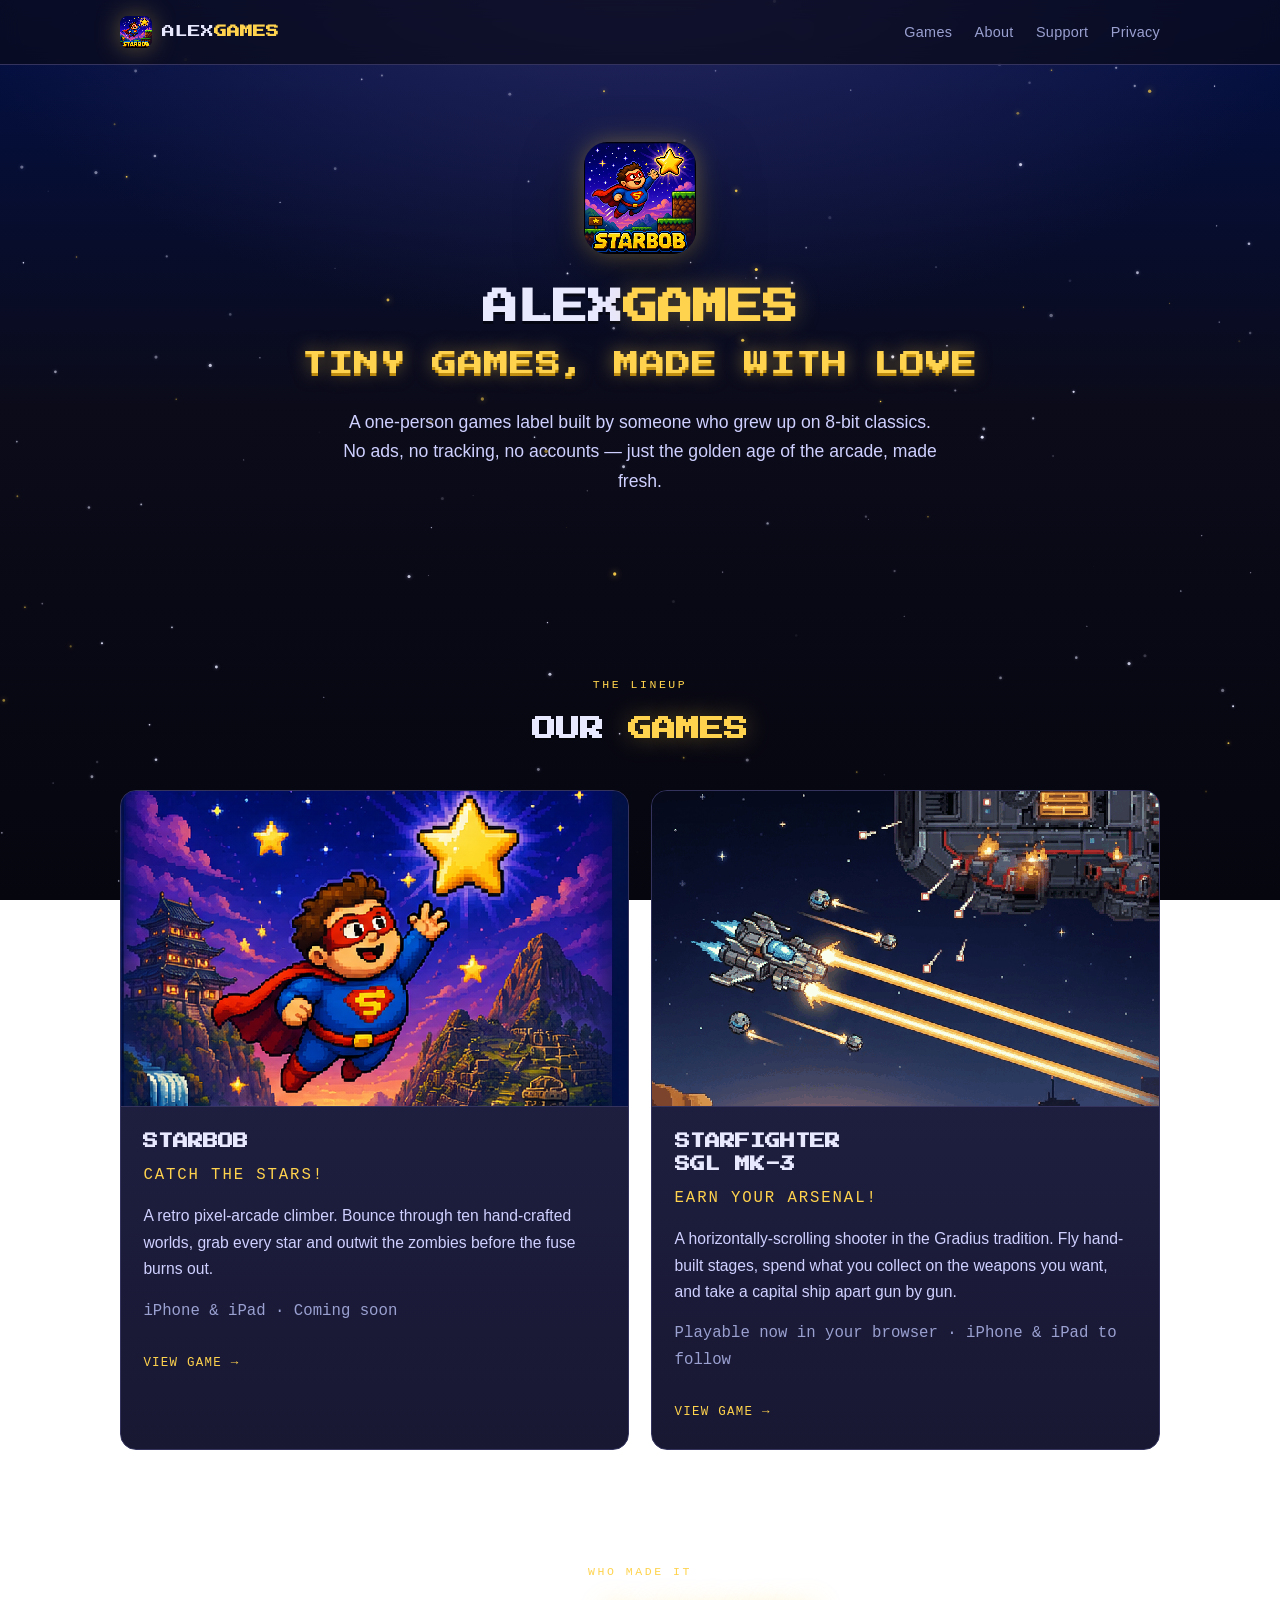
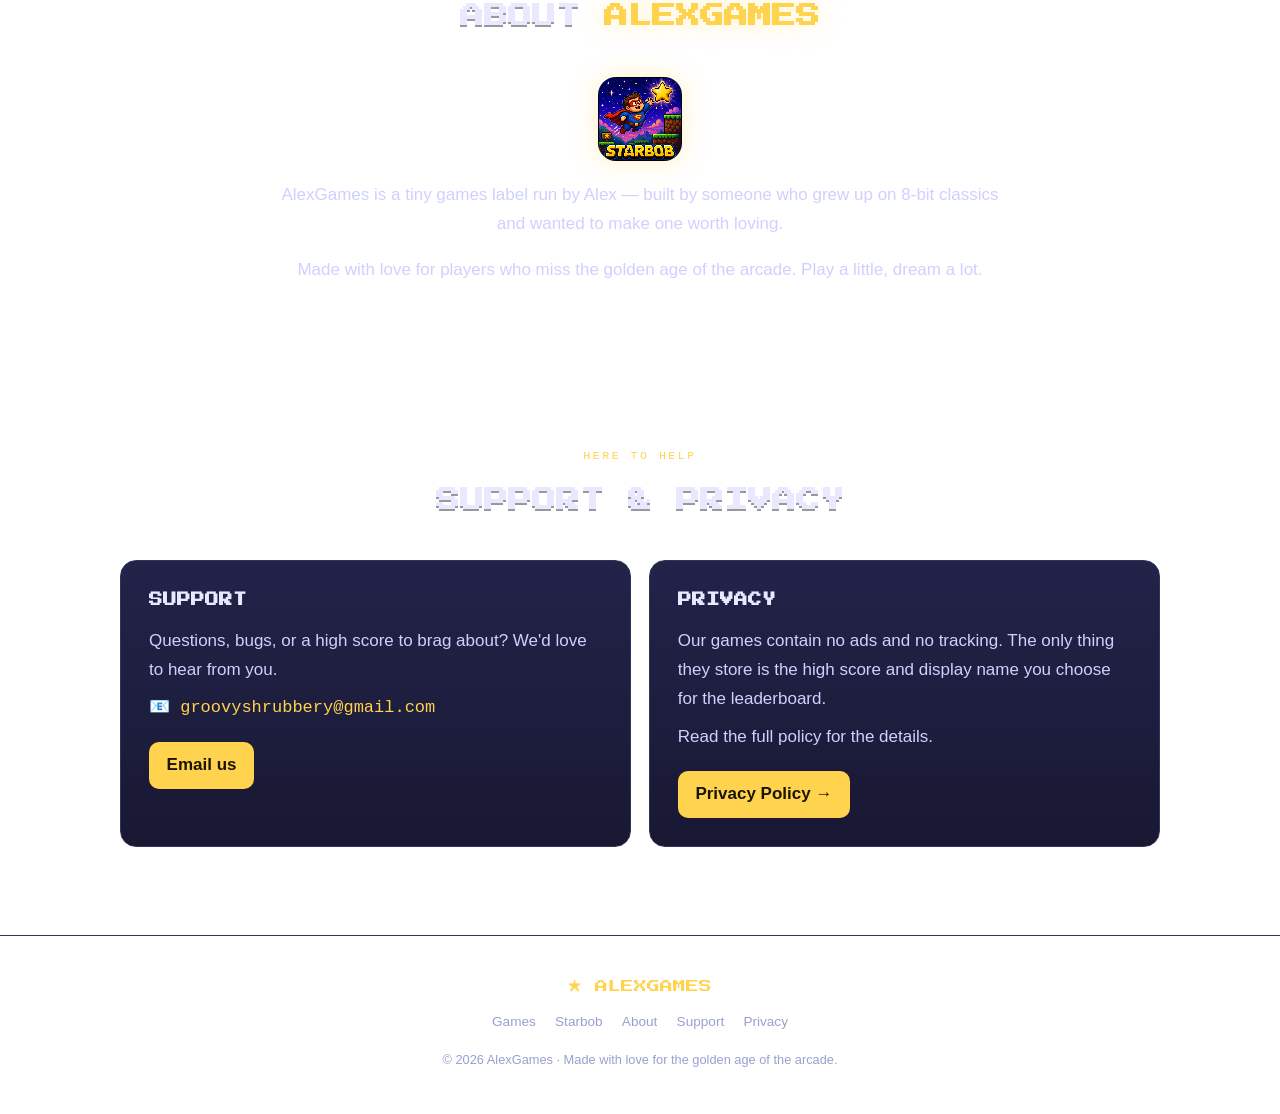
==== index.html @ 3473c00a "Starfighter: real screenshots, key art, and copy that describes the actual game The page was a scaff" ====
<!doctype html>
<html lang="en">
<head>
<meta charset="utf-8">
<meta name="viewport" content="width=device-width, initial-scale=1">
<title>AlexGames — tiny games, made with love</title>
<meta name="description" content="AlexGames is a tiny games label run by Alex. Retro pixel-arcade games with no ads, no tracking and no accounts.">
<meta name="theme-color" content="#0b0b1a">

<!-- Social / Open Graph -->
<meta property="og:type" content="website">
<meta property="og:title" content="AlexGames — tiny games, made with love">
<meta property="og:description" content="A tiny games label run by Alex. Retro pixel-arcade games with no ads, no tracking and no accounts.">
<meta property="og:image" content="assets/title-h.jpg">
<meta property="og:url" content="https://alexgames.net/">
<meta name="twitter:card" content="summary_large_image">

<!-- Icons -->
<link rel="icon" type="image/png" sizes="512x512" href="assets/icon-512.png">
<link rel="icon" type="image/png" sizes="192x192" href="assets/icon-192.png">
<link rel="apple-touch-icon" href="assets/apple-touch-icon.png">

<!-- Arcade display face, used sparingly for headings -->
<link rel="preconnect" href="https://fonts.googleapis.com">
<link rel="preconnect" href="https://fonts.gstatic.com" crossorigin>
<link href="https://fonts.googleapis.com/css2?family=Press+Start+2P&display=swap" rel="stylesheet">

<link rel="stylesheet" href="styles.css">
</head>
<body>
<canvas id="stars" aria-hidden="true"></canvas>

<!-- ===================== Header ===================== -->
<header class="site">
  <div class="wrap">
    <a class="brand" href="#top">
      <img src="assets/icon-512.png" alt="">
      <span>ALEX<b>GAMES</b></span>
    </a>
    <nav class="site-nav">
      <a href="#games">Games</a>
      <a href="#about">About</a>
      <a href="#support">Support</a>
      <a href="privacy-policy.html">Privacy</a>
    </nav>
  </div>
</header>

<!-- ===================== Hero ===================== -->
<a id="top"></a>
<section class="hero hub-hero">
  <div class="wrap">
    <img class="hub-mark" src="assets/icon-512.png" alt="AlexGames">
    <h1 class="hub-title">ALEX<span class="star">GAMES</span></h1>
    <p class="tagline">Tiny games, made with love</p>
    <p class="lead">A one-person games label built by someone who grew up on 8-bit
      classics. No ads, no tracking, no accounts — just the golden age of the arcade,
      made fresh.</p>
  </div>
</section>

<!-- ===================== Games ===================== -->
<section id="games" class="tight">
  <div class="wrap">
    <div class="section-head">
      <p class="eyebrow">The lineup</p>
      <h2 class="section-title">Our <span class="star">games</span></h2>
    </div>
    <div class="game-grid">

      <a class="game-card" href="starbob.html">
        <div class="game-art">
          <img src="assets/title-v.png" alt="Starbob — a caped pixel hero leaping to catch a glowing gold star." loading="lazy">
        </div>
        <div class="game-body">
          <h3>Starbob</h3>
          <p class="game-tag">Catch the stars!</p>
          <p>A retro pixel-arcade climber. Bounce through ten hand-crafted worlds,
            grab every star and outwit the zombies before the fuse burns out.</p>
          <p class="game-meta">iPhone &amp; iPad · Coming soon</p>
          <span class="game-cta">View game →</span>
        </div>
      </a>

      <a class="game-card" href="starfighter.html">
        <div class="game-art">
          <img src="assets/starfighter/title-v.png" alt="Starfighter-SGL-MK3 — a pixel-art fighter craft streaking through enemy fire." loading="lazy">
        </div>
        <div class="game-body">
          <h3>Starfighter<br>SGL MK-3</h3>
          <p class="game-tag">Earn your arsenal!</p>
          <p>A horizontally-scrolling shooter in the Gradius tradition. Fly hand-built
            stages, spend what you collect on the weapons you want, and take a capital
            ship apart gun by gun.</p>
          <p class="game-meta">Playable now in your browser · iPhone &amp; iPad to follow</p>
          <span class="game-cta">View game →</span>
        </div>
      </a>

    </div>
  </div>
</section>

<!-- ===================== About ===================== -->
<section id="about" class="tight">
  <div class="wrap">
    <div class="section-head">
      <p class="eyebrow">Who made it</p>
      <h2 class="section-title">About <span class="star">AlexGames</span></h2>
    </div>
    <div class="about-label">
      <img src="assets/icon-512.png" alt="AlexGames icon">
      <p>AlexGames is a tiny games label run by Alex — built by someone who grew up on
        8-bit classics and wanted to make one worth loving.</p>
      <p style="margin-top:.75rem;">Made with love for players who miss the golden age of
        the arcade. Play a little, dream a lot.</p>
    </div>
  </div>
</section>

<!-- ===================== Support + Privacy ===================== -->
<section id="support">
  <div class="wrap">
    <div class="section-head">
      <p class="eyebrow">Here to help</p>
      <h2 class="section-title">Support &amp; Privacy</h2>
    </div>
    <div class="card-row">
      <div class="info-card">
        <h3>Support</h3>
        <p>Questions, bugs, or a high score to brag about? We'd love to hear from you.</p>
        <p class="mono">📧 <a href="mailto:groovyshrubbery@gmail.com">groovyshrubbery@gmail.com</a></p>
        <a class="btn" href="mailto:groovyshrubbery@gmail.com?subject=AlexGames%20support">Email us</a>
      </div>
      <div class="info-card" id="privacy">
        <h3>Privacy</h3>
        <p>Our games contain no ads and no tracking. The only thing they store is the
          high score and display name you choose for the leaderboard.</p>
        <p>Read the full policy for the details.</p>
        <a class="btn" href="privacy-policy.html">Privacy Policy →</a>
      </div>
    </div>
  </div>
</section>

<!-- ===================== Footer ===================== -->
<footer class="site">
  <div class="wrap">
    <div class="foot-brand">★ ALEXGAMES</div>
    <nav>
      <a href="#games">Games</a>
      <a href="starbob.html">Starbob</a>
      <a href="#about">About</a>
      <a href="#support">Support</a>
      <a href="privacy-policy.html">Privacy</a>
    </nav>
    <small>© 2026 AlexGames · Made with love for the golden age of the arcade.</small>
  </div>
</footer>

<script src="stars.js" defer></script>
</body>
</html>
---- styles.css ----
/* =========================================================================
   AlexGames — Starbob marketing site
   A retro pixel-arcade night sky: deep indigo, glowing gold, a caped hero.
   Palette values taken from the game (see BRAND.md).
   ========================================================================= */

:root{
  /* Night-sky bases */
  --bg-deep:   #021046;
  --bg:        #0b0b1a;
  --panel:     #181833;
  /* Indigo mids / cards */
  --card:      #23234a;
  --card-2:    #2d2d5e;
  --line:      #33335e;
  --line-2:    #44447a;
  /* Star gold — primary accent */
  --gold:      #ffd34d;
  --gold-hi:   #ffdda0;
  --gold-deep: #b8860b;
  /* Hero red — secondary accent */
  --red:       #ff5a6a;
  --red-deep:  #b8002a;
  /* Sunset warmth */
  --sun-1:     #ff8a3d;
  --sun-2:     #ffb35a;
  /* Text */
  --ink:       #e8e8ff;
  --body:      #cfd0ff;
  --muted:     #9aa0d0;

  --maxw: 1080px;
  --radius: 16px;
  --glow: 0 0 24px rgba(255,211,77,.35);

  --arcade: "Press Start 2P", "Courier New", monospace;
  --sans: -apple-system, BlinkMacSystemFont, "Segoe UI", Roboto, Helvetica, Arial, sans-serif;
  --mono: "Courier New", ui-monospace, SFMono-Regular, Menlo, monospace;
}

*{ box-sizing:border-box; }

html{ scroll-behavior:smooth; }

body{
  margin:0;
  min-height:100vh;
  color:var(--body);
  font-family:var(--sans);
  font-size:17px;
  line-height:1.7;
  background:
    radial-gradient(1200px 700px at 50% -10%, #2a2a63 0%, transparent 60%),
    linear-gradient(180deg, var(--bg-deep) 0%, var(--bg) 45%, #06060f 100%);
  background-attachment:fixed;
  -webkit-font-smoothing:antialiased;
  overflow-x:hidden;
}

/* Twinkling starfield canvas sits behind everything */
#stars{
  position:fixed;
  inset:0;
  width:100%;
  height:100%;
  z-index:-1;
  pointer-events:none;
}

img{ max-width:100%; display:block; }

a{ color:var(--gold); text-decoration:none; }
a:hover{ color:var(--gold-hi); text-decoration:underline; }

.wrap{ max-width:var(--maxw); margin:0 auto; padding:0 1.25rem; }

/* ---- Arcade type helpers ---------------------------------------------- */
.arcade{
  font-family:var(--arcade);
  line-height:1.4;
  letter-spacing:.02em;
  text-transform:uppercase;
}
.eyebrow{
  font-family:var(--mono);
  text-transform:uppercase;
  letter-spacing:.22em;
  font-size:.72rem;
  color:var(--gold);
  margin:0 0 .9rem;
}

/* ======================================================================= */
/* Header / nav                                                            */
/* ======================================================================= */
header.site{
  position:sticky;
  top:0;
  z-index:20;
  backdrop-filter:blur(10px);
  background:rgba(11,11,26,.72);
  border-bottom:1px solid var(--line);
}
header.site .wrap{
  display:flex;
  align-items:center;
  justify-content:space-between;
  gap:1rem;
  height:64px;
}
.brand{
  display:flex;
  align-items:center;
  gap:.6rem;
  font-family:var(--arcade);
  font-size:.8rem;
  color:var(--ink);
  text-transform:uppercase;
}
.brand:hover{ text-decoration:none; }
.brand img{
  width:32px; height:32px;
  border-radius:8px;
  image-rendering:pixelated;
  box-shadow:var(--glow);
}
.brand b{ color:var(--gold); }
nav.site-nav{ display:flex; gap:1.4rem; }
nav.site-nav a{
  color:var(--muted);
  font-size:.9rem;
  letter-spacing:.02em;
}
nav.site-nav a:hover{ color:var(--gold); text-decoration:none; }
@media (max-width:720px){
  nav.site-nav{ display:none; }
}

/* ======================================================================= */
/* Hero                                                                    */
/* ======================================================================= */
.hero{
  position:relative;
  padding:clamp(2.5rem, 6vw, 5rem) 0 clamp(3rem, 7vw, 6rem);
  text-align:center;
}
.hero-art{
  width:min(340px, 78vw);
  margin:0 auto 1.75rem;
  border-radius:20px;
  border:2px solid var(--line-2);
  box-shadow:
    0 0 0 1px rgba(0,0,0,.4),
    0 30px 70px rgba(0,0,0,.55),
    0 0 60px rgba(255,211,77,.18);
}
.tagline{
  font-family:var(--arcade);
  font-size:clamp(1rem, 3.6vw, 1.6rem);
  color:var(--gold);
  text-transform:uppercase;
  text-shadow:0 0 18px rgba(255,211,77,.5), 0 3px 0 var(--gold-deep);
  margin:.25rem 0 1.4rem;
}
.hero p.lead{
  max-width:38rem;
  margin:0 auto 2rem;
  color:var(--body);
  font-size:1.1rem;
  overflow-wrap:break-word;
}

/* App Store badge */
.badge-row{
  display:flex;
  gap:1rem;
  justify-content:center;
  align-items:center;
  flex-wrap:wrap;
}
.appstore{
  display:inline-flex;
  align-items:center;
  gap:.75rem;
  background:#000;
  color:#fff;
  border:1px solid #3a3a55;
  border-radius:12px;
  padding:.6rem 1.15rem;
  transition:transform .15s ease, box-shadow .15s ease, border-color .15s ease;
}
.appstore:hover{
  text-decoration:none;
  transform:translateY(-2px);
  border-color:var(--gold);
  box-shadow:0 8px 30px rgba(255,211,77,.25);
}
.appstore svg{ width:26px; height:26px; flex:none; }
.appstore .txt{ text-align:left; line-height:1.1; }
.appstore .txt small{ display:block; font-size:.62rem; letter-spacing:.04em; color:#cfcfe6; }
.appstore .txt b{ font-size:1.15rem; font-weight:600; }
.badge-note{
  font-family:var(--mono);
  font-size:.78rem;
  color:var(--muted);
}

/* ======================================================================= */
/* Sections                                                                */
/* ======================================================================= */
section{ padding:clamp(3rem, 7vw, 5.5rem) 0; }
section.tight{ padding:clamp(2rem,5vw,3.5rem) 0; }

.section-head{ max-width:44rem; margin:0 auto 2.5rem; text-align:center; }
h2.section-title{
  font-family:var(--arcade);
  font-size:clamp(1.1rem, 3vw, 1.5rem);
  color:var(--ink);
  text-transform:uppercase;
  margin:0 0 .9rem;
  text-shadow:0 2px 0 rgba(0,0,0,.4);
}
h2.section-title .star{ color:var(--gold); text-shadow:var(--glow); }

/* What is it */
.about-copy p{ font-size:1.12rem; color:var(--body); margin:0 0 1.1rem; }
.about-copy p:first-child::first-letter{
  font-family:var(--arcade);
  color:var(--gold);
  font-size:2.4rem;
  float:left;
  line-height:.9;
  margin:.15rem .5rem 0 0;
  text-shadow:var(--glow);
}

/* Features grid */
.features{
  display:grid;
  grid-template-columns:repeat(auto-fit, minmax(240px, 1fr));
  gap:1rem;
}
.feature{
  background:linear-gradient(180deg, var(--card) 0%, var(--panel) 100%);
  border:1px solid var(--line);
  border-radius:var(--radius);
  padding:1.5rem 1.4rem;
  transition:transform .18s ease, border-color .18s ease, box-shadow .18s ease;
}
.feature:hover{
  transform:translateY(-4px);
  border-color:var(--line-2);
  box-shadow:0 14px 40px rgba(0,0,0,.4);
}
.feature .ico{ font-size:1.7rem; margin-bottom:.7rem; filter:drop-shadow(0 0 10px rgba(255,211,77,.4)); }
.feature h3{
  font-family:var(--mono);
  text-transform:uppercase;
  letter-spacing:.06em;
  font-size:.92rem;
  color:var(--gold);
  margin:0 0 .4rem;
}
.feature p{ margin:0; font-size:.98rem; color:var(--body); }
.feature.highlight{
  border-color:var(--gold-deep);
  box-shadow:inset 0 0 0 1px rgba(255,211,77,.15), 0 0 30px rgba(255,211,77,.12);
}

/* Screenshots gallery */
.gallery{
  display:flex;
  gap:1.1rem;
  overflow-x:auto;
  padding:.5rem .25rem 1.5rem;
  scroll-snap-type:x mandatory;
  -webkit-overflow-scrolling:touch;
}
.shot{
  scroll-snap-align:center;
  flex:0 0 auto;
  text-align:center;
}
.shot img{
  width:216px;
  border:3px solid var(--line-2);
  border-radius:18px;
  image-rendering:pixelated;
  background:#000;
  box-shadow:0 18px 44px rgba(0,0,0,.5);
}
.shot .cap{
  font-family:var(--mono);
  text-transform:uppercase;
  letter-spacing:.12em;
  font-size:.72rem;
  color:var(--gold);
  margin-top:.85rem;
}
.gallery-hint{
  text-align:center;
  font-family:var(--mono);
  font-size:.75rem;
  color:var(--muted);
  margin-top:-.5rem;
}

/* About AlexGames */
.about-label{
  max-width:46rem;
  margin:0 auto;
  text-align:center;
}
.about-label img{
  width:84px; height:84px;
  margin:0 auto 1.25rem;
  border-radius:18px;
  image-rendering:pixelated;
  box-shadow:var(--glow);
}

/* Support + Privacy cards */
.card-row{
  display:grid;
  grid-template-columns:repeat(auto-fit, minmax(280px,1fr));
  gap:1.1rem;
}
.info-card{
  background:linear-gradient(180deg, var(--card) 0%, var(--panel) 100%);
  border:1px solid var(--line);
  border-radius:var(--radius);
  padding:1.75rem;
}
.info-card h3{
  font-family:var(--arcade);
  font-size:.85rem;
  color:var(--ink);
  text-transform:uppercase;
  margin:0 0 .9rem;
}
.info-card p{ margin:0 0 .6rem; }
.info-card a.btn{
  display:inline-block;
  margin-top:.6rem;
  background:var(--gold);
  color:#1a1400;
  font-weight:700;
  padding:.55rem 1.1rem;
  border-radius:10px;
  transition:transform .15s ease, box-shadow .15s ease;
}
.info-card a.btn:hover{
  text-decoration:none;
  transform:translateY(-2px);
  box-shadow:0 8px 24px rgba(255,211,77,.3);
}
.mono{ font-family:var(--mono); }

/* ======================================================================= */
/* Footer                                                                  */
/* ======================================================================= */
footer.site{
  border-top:1px solid var(--line);
  padding:2.5rem 0;
  text-align:center;
  color:var(--muted);
}
footer.site .foot-brand{
  font-family:var(--arcade);
  font-size:.8rem;
  color:var(--gold);
  text-transform:uppercase;
  margin-bottom:.6rem;
}
footer.site nav{ margin:.75rem 0; display:flex; gap:1.2rem; justify-content:center; flex-wrap:wrap; }
footer.site nav a{ color:var(--muted); font-size:.85rem; }
footer.site nav a:hover{ color:var(--gold); text-decoration:none; }
footer.site small{ font-size:.8rem; }

/* ======================================================================= */
/* Motion respect                                                          */
/* ======================================================================= */
/* ======================================================================= */
/* Small screens                                                           */
/* ======================================================================= */
@media (max-width:560px){
  .badge-row{ flex-direction:column; gap:.75rem; }
  .tagline{ letter-spacing:0; }
}

@media (prefers-reduced-motion:reduce){
  html{ scroll-behavior:auto; }
  *{ transition:none !important; animation:none !important; }
}

/* ======================================================================= */
/* Games grid (hub page)                                                   */
/* ======================================================================= */
.game-grid{
  display:grid;
  grid-template-columns:repeat(auto-fit, minmax(300px, 1fr));
  gap:1.4rem;
  align-items:stretch;
}
.game-card{
  display:flex;
  flex-direction:column;
  background:linear-gradient(180deg, var(--card) 0%, var(--panel) 100%);
  border:1px solid var(--line);
  border-radius:var(--radius);
  overflow:hidden;
  color:var(--body);
  transition:transform .18s ease, border-color .18s ease, box-shadow .18s ease;
}
.game-card:hover{
  text-decoration:none;
  transform:translateY(-5px);
  border-color:var(--gold-deep);
  box-shadow:0 18px 48px rgba(0,0,0,.5), 0 0 34px rgba(255,211,77,.14);
}
.game-art{
  background:#06060f;
  border-bottom:1px solid var(--line);
  aspect-ratio:16/10;
  overflow:hidden;
}
.game-art img{
  width:100%; height:100%;
  object-fit:cover;
  image-rendering:pixelated;
}
.game-body{ padding:1.5rem 1.4rem 1.6rem; display:flex; flex-direction:column; flex:1; }
.game-body h3{
  font-family:var(--arcade);
  font-size:.95rem;
  color:var(--ink);
  text-transform:uppercase;
  margin:0 0 .5rem;
  line-height:1.5;
}
.game-card:hover .game-body h3{ color:var(--gold); }
.game-tag{
  font-family:var(--mono);
  text-transform:uppercase;
  letter-spacing:.12em;
  font-size:.74rem;
  color:var(--gold);
  margin:0 0 .9rem;
}
.game-body p{ margin:0 0 .9rem; font-size:.98rem; }
.game-meta{
  font-family:var(--mono);
  font-size:.76rem;
  color:var(--muted);
  margin-top:auto;
}
.game-cta{
  display:inline-block;
  margin-top:.9rem;
  font-family:var(--mono);
  text-transform:uppercase;
  letter-spacing:.1em;
  font-size:.78rem;
  color:var(--gold);
}

/* Hub hero — no single-game key art, so the label mark leads */
.hub-mark{
  width:112px; height:112px;
  margin:0 auto 1.5rem;
  border-radius:24px;
  image-rendering:pixelated;
  box-shadow:var(--glow), 0 24px 60px rgba(0,0,0,.5);
}
.hub-title{
  font-family:var(--arcade);
  font-size:clamp(1.3rem, 5vw, 2.2rem);
  color:var(--ink);
  text-transform:uppercase;
  margin:0 0 .2rem;
  text-shadow:0 3px 0 rgba(0,0,0,.45);
}
.hub-title .star{ color:var(--gold); text-shadow:var(--glow); }


/* =========================================================================
   Starfighter SGL MK-3 — what its page needs on top of the shared furniture.
   Everything else (.gallery, .shot, .section-head, .hero) is Starbob's and is
   reused deliberately, so the two game pages read as one site.
   ========================================================================= */
:root{ --sf-cyan:#7ec8ff; }

/* PLAY, not DOWNLOAD. Starfighter runs in a browser today, so its call to action
   is the game itself rather than a store badge it does not have yet. */
.sf-play{
  display:inline-flex; align-items:center; gap:.7rem;
  font-family:var(--arcade); font-size:.9rem;
  background:var(--sf-cyan); color:#04121f;
  padding:.85rem 1.5rem; border-radius:12px;
  border:1px solid rgba(255,255,255,.35);
  box-shadow:0 10px 34px rgba(126,200,255,.28);
  transition:transform .15s ease, box-shadow .15s ease;
}
.sf-play:hover{
  text-decoration:none; transform:translateY(-2px);
  box-shadow:0 14px 44px rgba(126,200,255,.42);
}

/* LANDSCAPE plates. Starbob is a portrait phone game and .shot is sized for it;
   a 800x448 frame at 216px wide is a postage stamp. */
.shot.wide img{ width:min(430px, 84vw); border-radius:14px; }
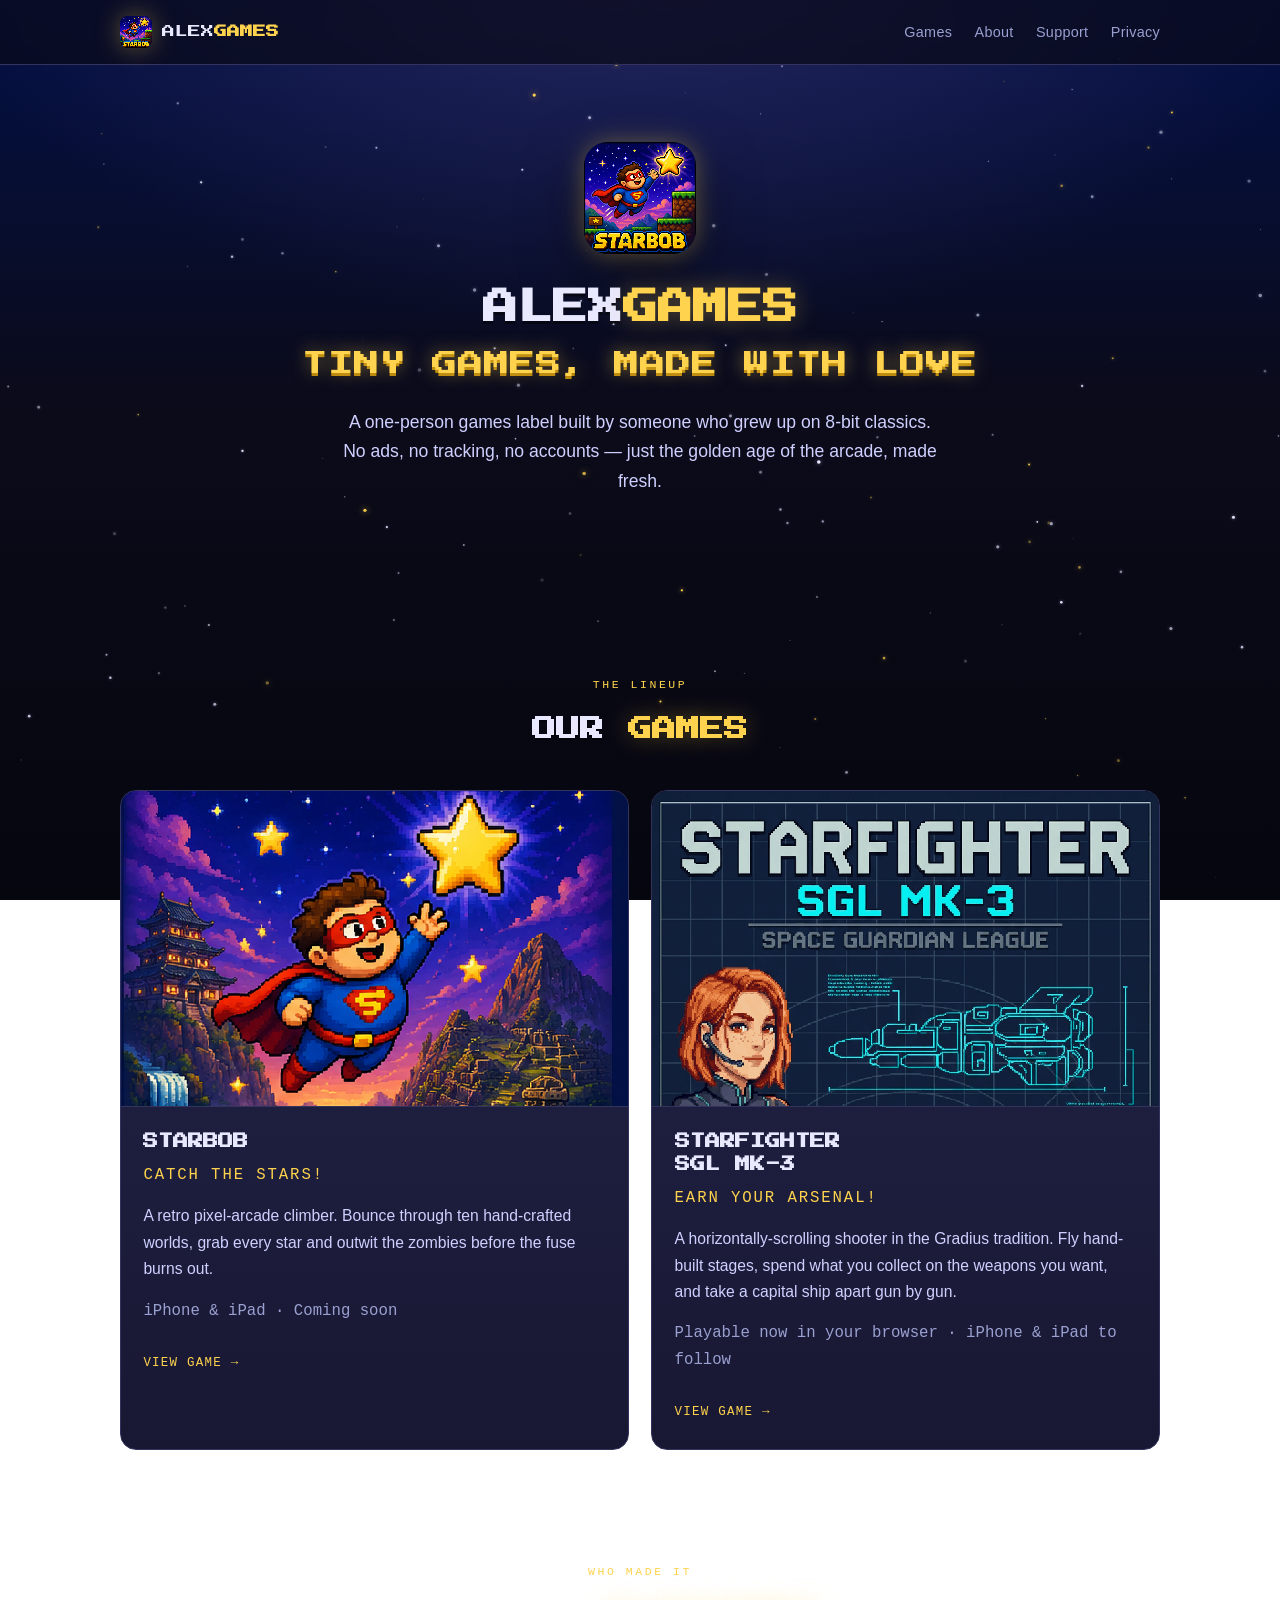
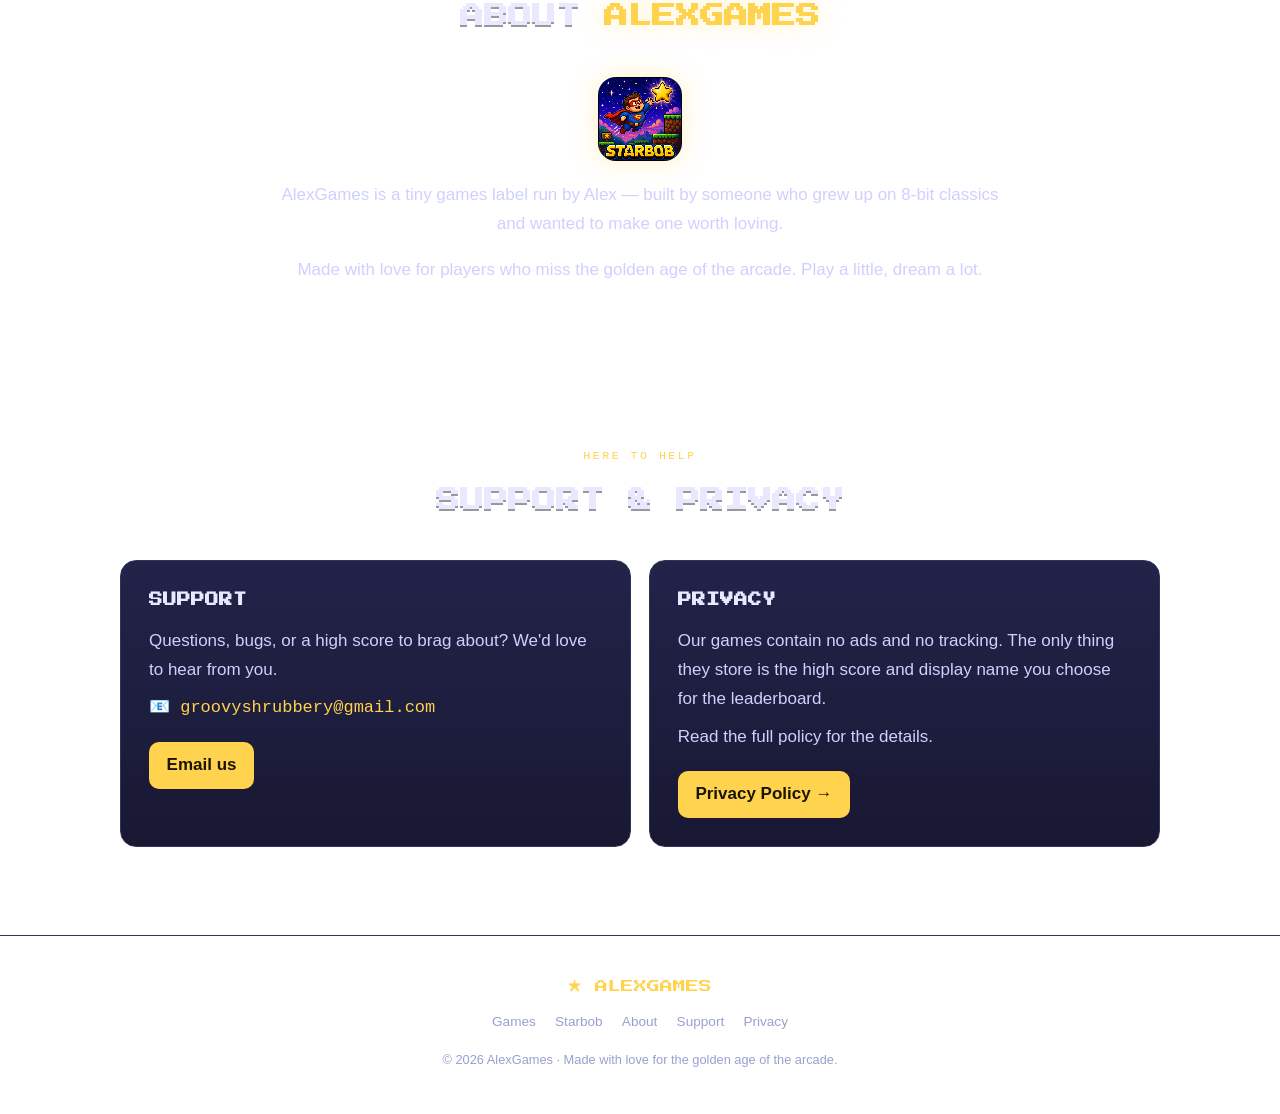
==== commit 60d5e3e6: "Starfighter key art: Kestrel, ship blueprints, and SGL spelled out The first poster was too young fo" ====
--- a/index.html
+++ b/index.html
@@ -84,7 +84,11 @@
 
       <a class="game-card" href="starfighter.html">
         <div class="game-art">
-          <img src="assets/starfighter/title-v.png" alt="Starfighter-SGL-MK3 — a pixel-art fighter craft streaking through enemy fire." loading="lazy">
+          <!-- `art-top` because .game-art is a 16:10 cover box: a portrait poster
+               centre-crops to Kestrel's torso with her head cut off, and the landscape
+               plate loses the end of the title off the right edge. Anchored to the top,
+               the crop is the title block and her head, which is what a card wants. -->
+          <img class="art-top" src="assets/starfighter/title-v.png" alt="Starfighter SGL MK-3 key art: Kestrel, the pilot — short copper-red hair, a dark flight suit — standing arms folded beside blueprint schematics of her fighter, with the ship itself flying out of the drawings." loading="lazy">
         </div>
         <div class="game-body">
           <h3>Starfighter<br>SGL MK-3</h3>
--- a/styles.css
+++ b/styles.css
@@ -509,3 +509,6 @@
 /* LANDSCAPE plates. Starbob is a portrait phone game and .shot is sized for it;
    a 800x448 frame at 216px wide is a postage stamp. */
 .shot.wide img{ width:min(430px, 84vw); border-radius:14px; }
+
+/* A card whose art reads best from its top edge rather than its middle (see index.html). */
+.game-art img.art-top{ object-position:top; }
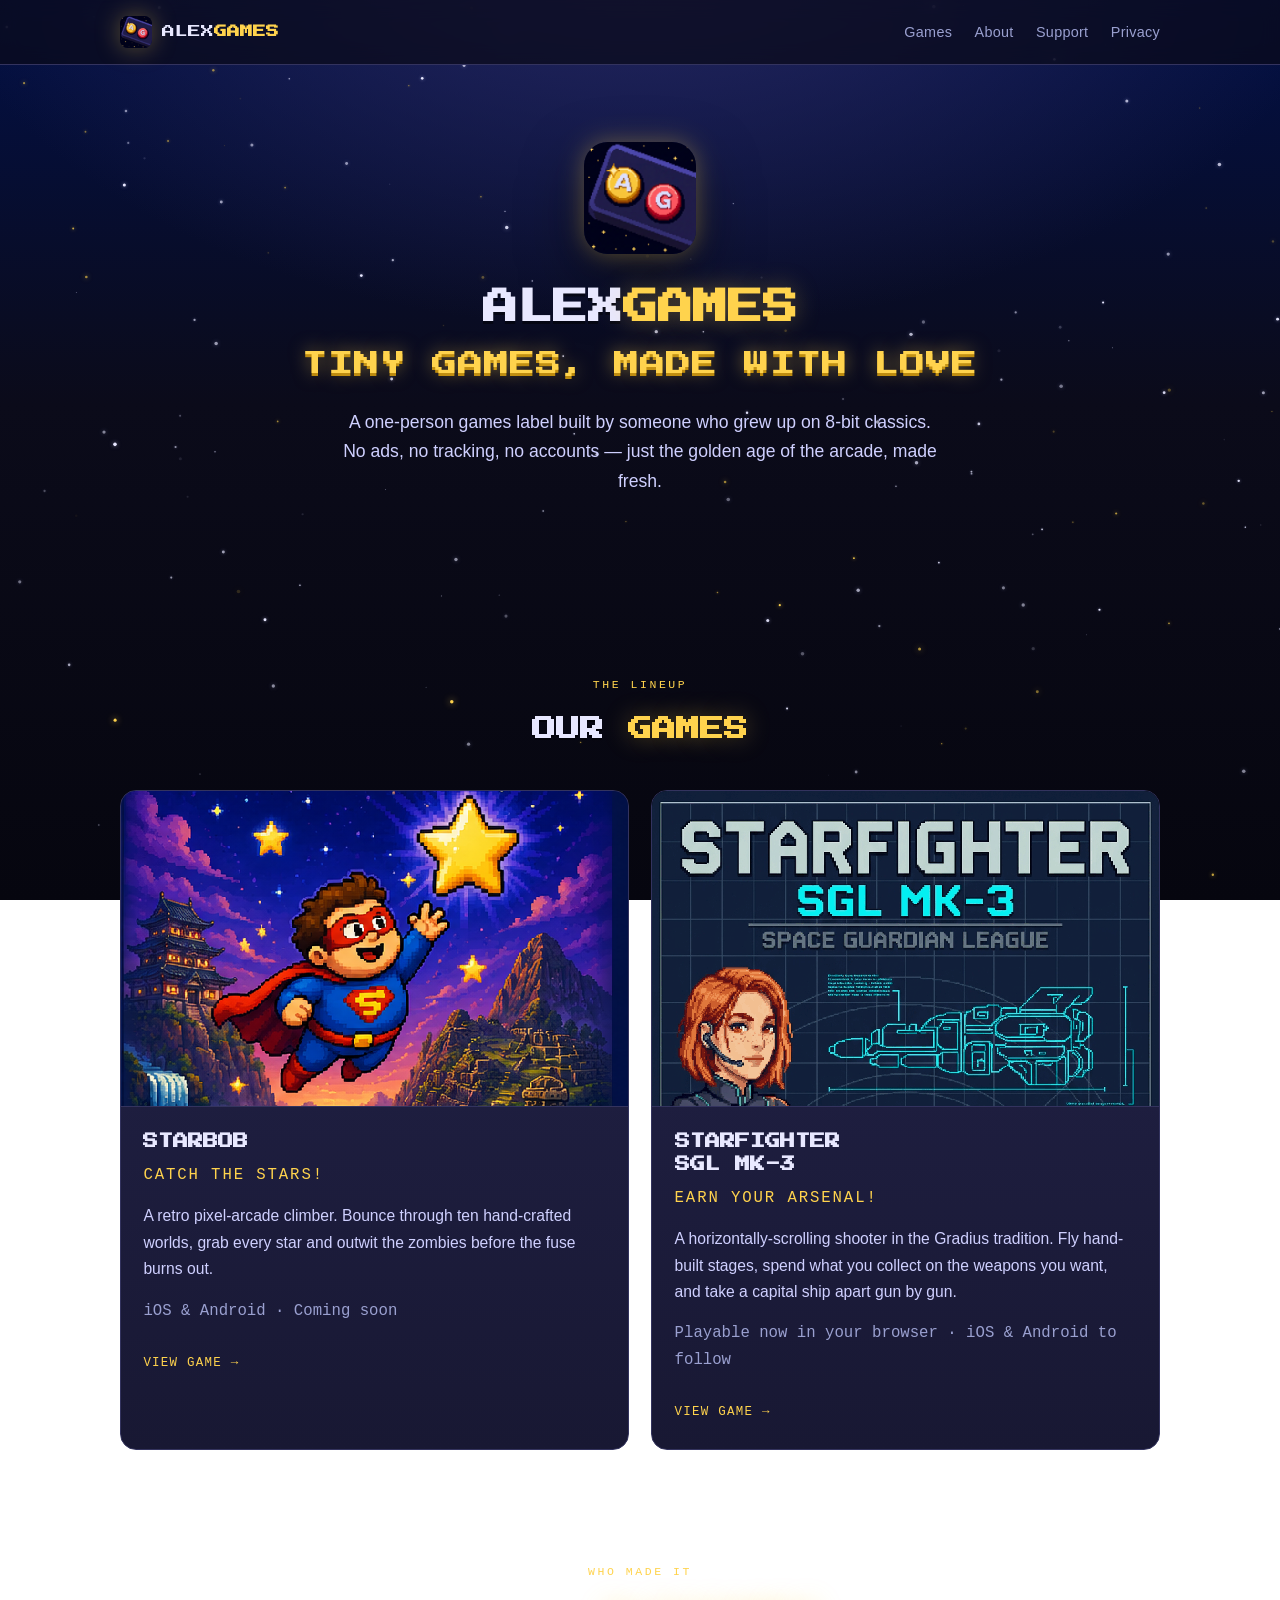
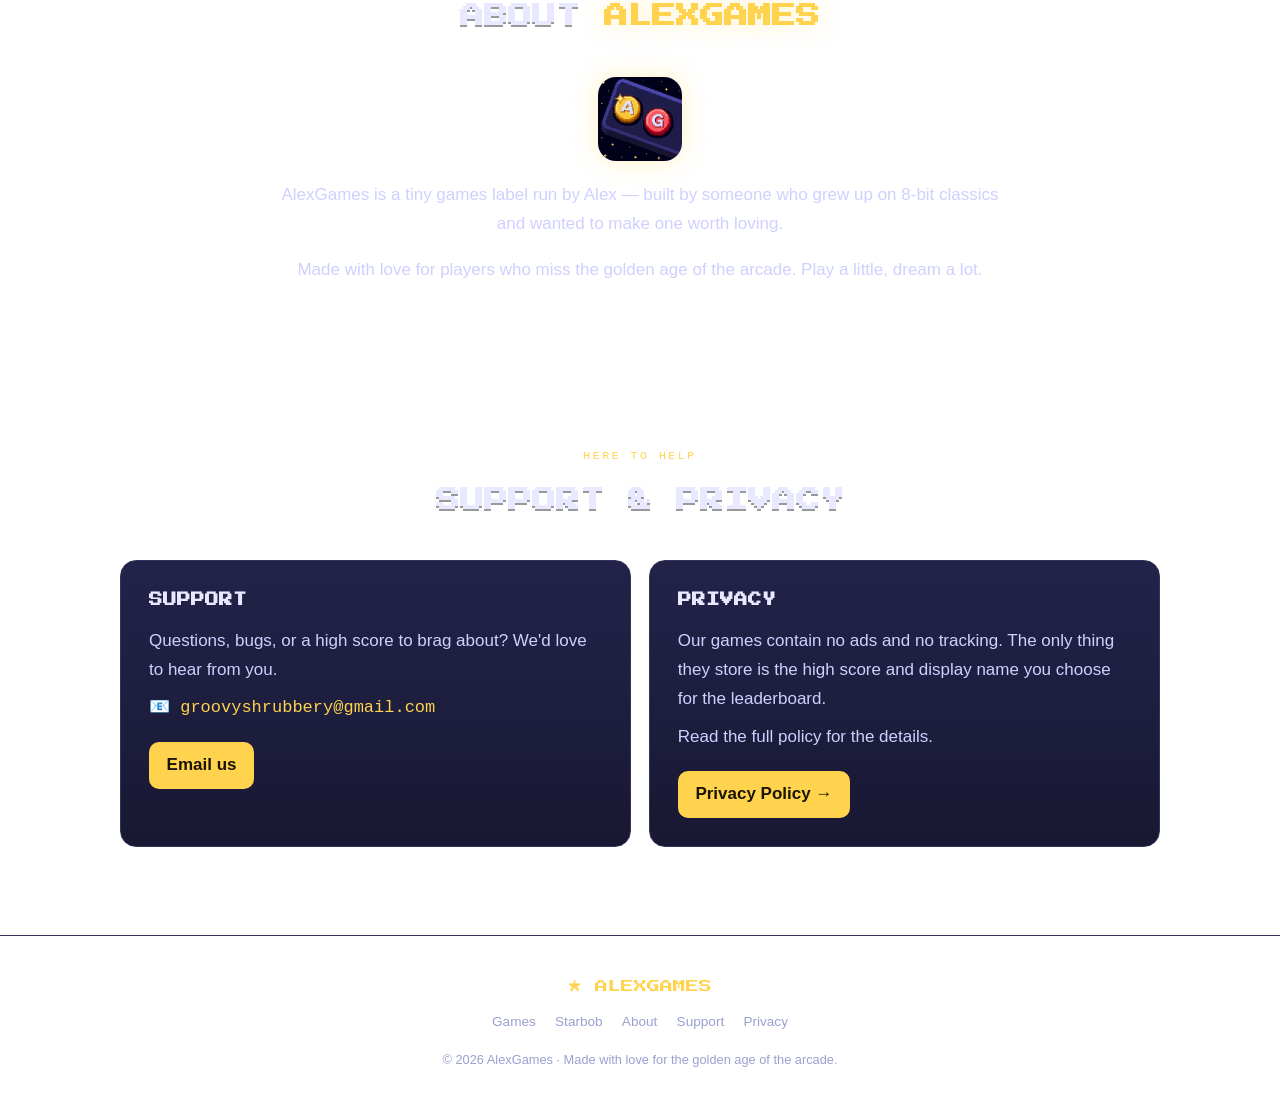
==== commit 29e6a6ff: "Restructure as a games hub, add Starfighter, give AlexGames its own logo The site was a single-page " ====
--- a/index.html
+++ b/index.html
@@ -11,14 +11,14 @@
 <meta property="og:type" content="website">
 <meta property="og:title" content="AlexGames — tiny games, made with love">
 <meta property="og:description" content="A tiny games label run by Alex. Retro pixel-arcade games with no ads, no tracking and no accounts.">
-<meta property="og:image" content="assets/title-h.jpg">
+<meta property="og:image" content="assets/icon-512.png?v=2">
 <meta property="og:url" content="https://alexgames.net/">
-<meta name="twitter:card" content="summary_large_image">
+<meta name="twitter:card" content="summary">
 
 <!-- Icons -->
-<link rel="icon" type="image/png" sizes="512x512" href="assets/icon-512.png">
-<link rel="icon" type="image/png" sizes="192x192" href="assets/icon-192.png">
-<link rel="apple-touch-icon" href="assets/apple-touch-icon.png">
+<link rel="icon" type="image/png" sizes="512x512" href="assets/icon-512.png?v=2">
+<link rel="icon" type="image/png" sizes="192x192" href="assets/icon-192.png?v=2">
+<link rel="apple-touch-icon" href="assets/apple-touch-icon.png?v=2">
 
 <!-- Arcade display face, used sparingly for headings -->
 <link rel="preconnect" href="https://fonts.googleapis.com">
@@ -34,7 +34,7 @@
 <header class="site">
   <div class="wrap">
     <a class="brand" href="#top">
-      <img src="assets/icon-512.png" alt="">
+      <img src="assets/icon-192.png?v=2" alt="">
       <span>ALEX<b>GAMES</b></span>
     </a>
     <nav class="site-nav">
@@ -50,7 +50,7 @@
 <a id="top"></a>
 <section class="hero hub-hero">
   <div class="wrap">
-    <img class="hub-mark" src="assets/icon-512.png" alt="AlexGames">
+    <img class="hub-mark" src="assets/icon-512.png?v=2" alt="AlexGames">
     <h1 class="hub-title">ALEX<span class="star">GAMES</span></h1>
     <p class="tagline">Tiny games, made with love</p>
     <p class="lead">A one-person games label built by someone who grew up on 8-bit
@@ -77,7 +77,7 @@
           <p class="game-tag">Catch the stars!</p>
           <p>A retro pixel-arcade climber. Bounce through ten hand-crafted worlds,
             grab every star and outwit the zombies before the fuse burns out.</p>
-          <p class="game-meta">iPhone &amp; iPad · Coming soon</p>
+          <p class="game-meta">iOS &amp; Android · Coming soon</p>
           <span class="game-cta">View game →</span>
         </div>
       </a>
@@ -96,7 +96,7 @@
           <p>A horizontally-scrolling shooter in the Gradius tradition. Fly hand-built
             stages, spend what you collect on the weapons you want, and take a capital
             ship apart gun by gun.</p>
-          <p class="game-meta">Playable now in your browser · iPhone &amp; iPad to follow</p>
+          <p class="game-meta">Playable now in your browser · iOS &amp; Android to follow</p>
           <span class="game-cta">View game →</span>
         </div>
       </a>
@@ -113,7 +113,7 @@
       <h2 class="section-title">About <span class="star">AlexGames</span></h2>
     </div>
     <div class="about-label">
-      <img src="assets/icon-512.png" alt="AlexGames icon">
+      <img src="assets/icon-512.png?v=2" alt="AlexGames icon">
       <p>AlexGames is a tiny games label run by Alex — built by someone who grew up on
         8-bit classics and wanted to make one worth loving.</p>
       <p style="margin-top:.75rem;">Made with love for players who miss the golden age of
--- a/styles.css
+++ b/styles.css
@@ -121,7 +121,6 @@
 .brand img{
   width:32px; height:32px;
   border-radius:8px;
-  image-rendering:pixelated;
   box-shadow:var(--glow);
 }
 .brand b{ color:var(--gold); }
@@ -178,7 +177,8 @@
   align-items:center;
   flex-wrap:wrap;
 }
-.appstore{
+.appstore,
+.googleplay{
   display:inline-flex;
   align-items:center;
   gap:.75rem;
@@ -189,16 +189,21 @@
   padding:.6rem 1.15rem;
   transition:transform .15s ease, box-shadow .15s ease, border-color .15s ease;
 }
-.appstore:hover{
+.appstore:hover,
+.googleplay:hover{
   text-decoration:none;
   transform:translateY(-2px);
   border-color:var(--gold);
   box-shadow:0 8px 30px rgba(255,211,77,.25);
 }
-.appstore svg{ width:26px; height:26px; flex:none; }
-.appstore .txt{ text-align:left; line-height:1.1; }
-.appstore .txt small{ display:block; font-size:.62rem; letter-spacing:.04em; color:#cfcfe6; }
-.appstore .txt b{ font-size:1.15rem; font-weight:600; }
+.appstore svg,
+.googleplay svg{ width:26px; height:26px; flex:none; }
+.appstore .txt,
+.googleplay .txt{ text-align:left; line-height:1.1; }
+.appstore .txt small,
+.googleplay .txt small{ display:block; font-size:.62rem; letter-spacing:.04em; color:#cfcfe6; }
+.appstore .txt b,
+.googleplay .txt b{ font-size:1.15rem; font-weight:600; }
 .badge-note{
   font-family:var(--mono);
   font-size:.78rem;
@@ -315,7 +320,6 @@
   width:84px; height:84px;
   margin:0 auto 1.25rem;
   border-radius:18px;
-  image-rendering:pixelated;
   box-shadow:var(--glow);
 }
 
@@ -469,7 +473,6 @@
   width:112px; height:112px;
   margin:0 auto 1.5rem;
   border-radius:24px;
-  image-rendering:pixelated;
   box-shadow:var(--glow), 0 24px 60px rgba(0,0,0,.5);
 }
 .hub-title{
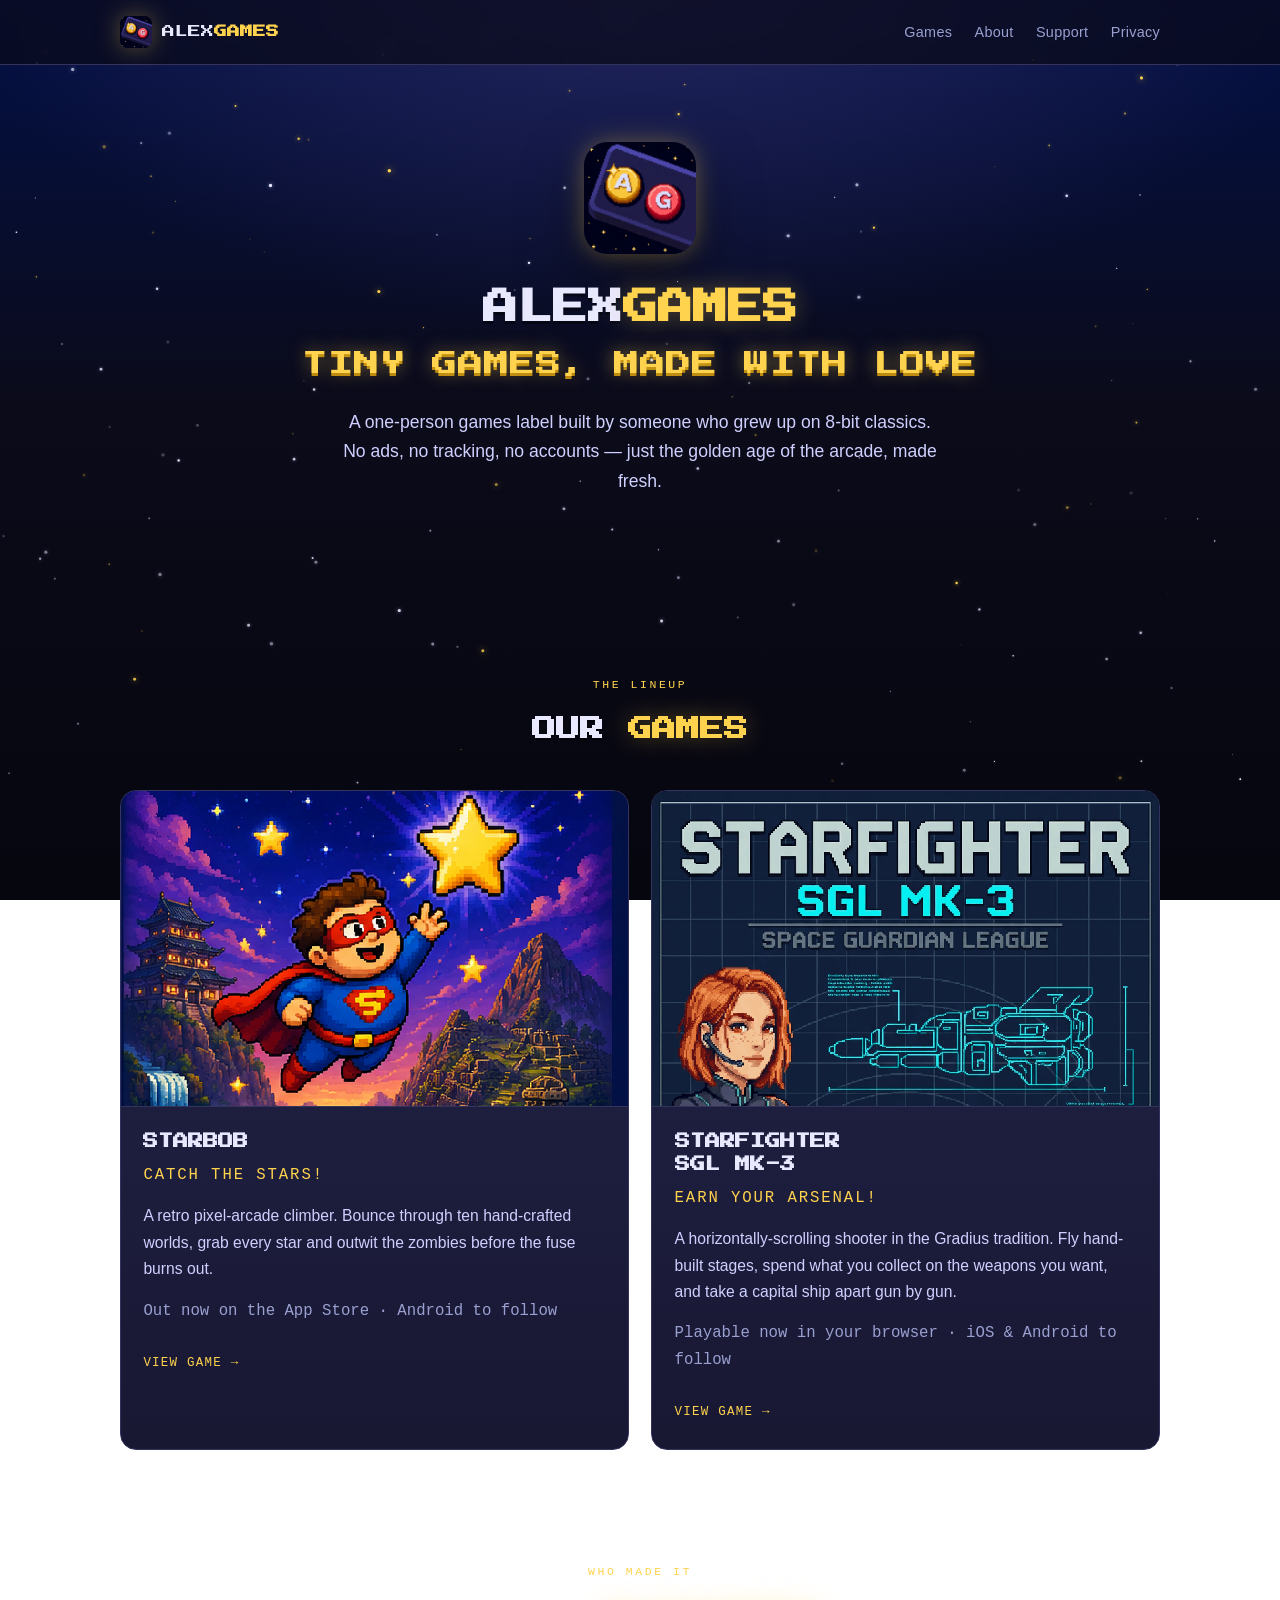
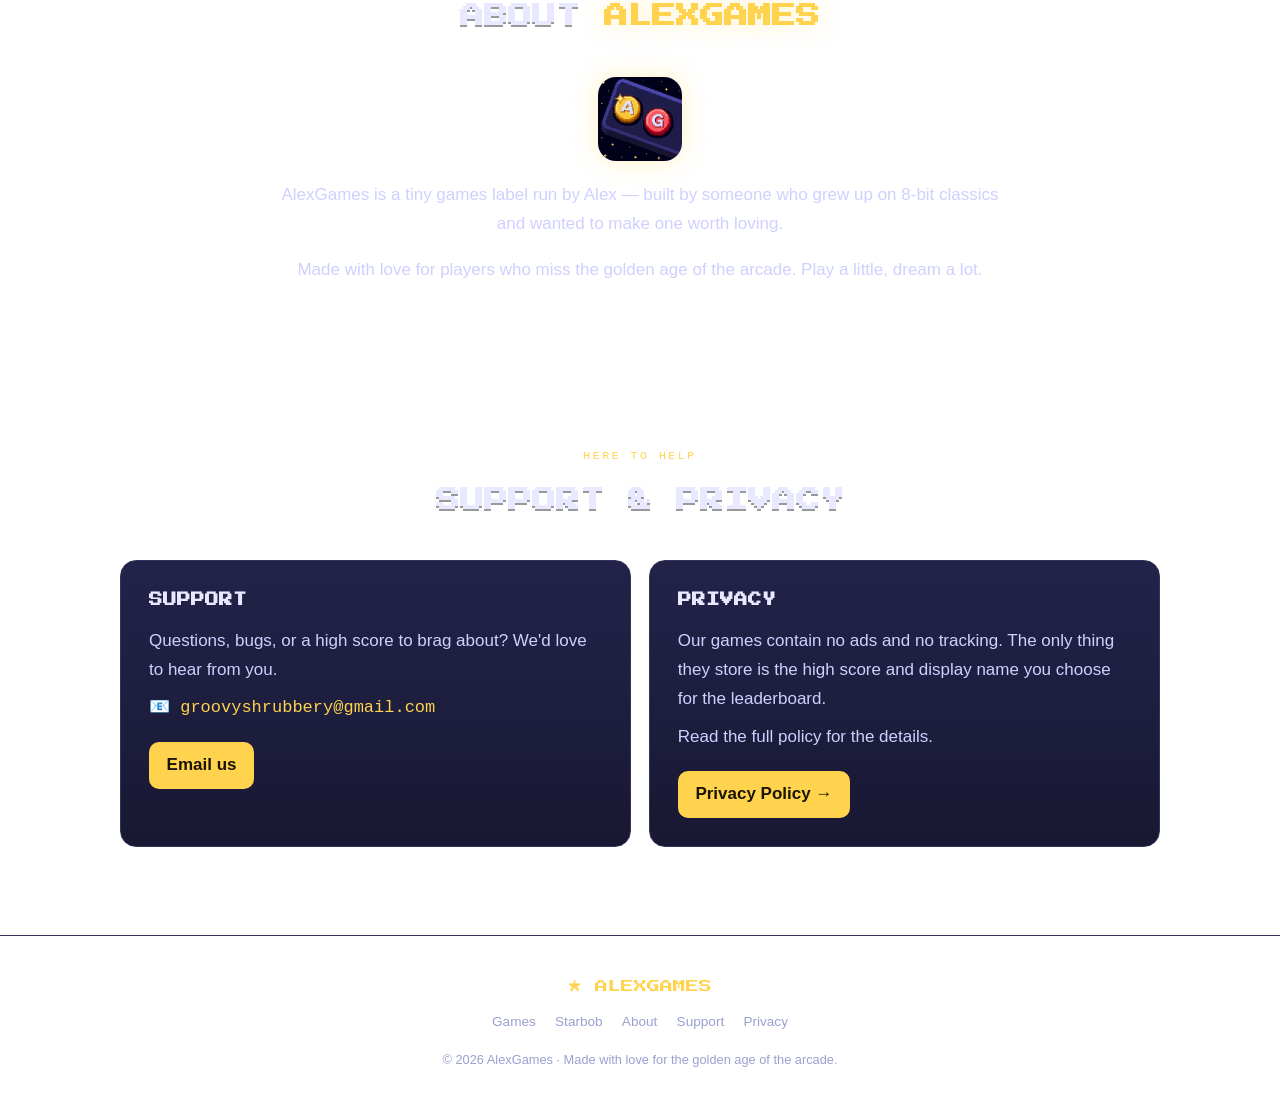
==== commit a8ec7b68: "Wire the real App Store link — Starbob is already live Checking Apple's bundle-ID lookup for org.ale" ====
--- a/index.html
+++ b/index.html
@@ -77,7 +77,7 @@
           <p class="game-tag">Catch the stars!</p>
           <p>A retro pixel-arcade climber. Bounce through ten hand-crafted worlds,
             grab every star and outwit the zombies before the fuse burns out.</p>
-          <p class="game-meta">iOS &amp; Android · Coming soon</p>
+          <p class="game-meta">Out now on the App Store · Android to follow</p>
           <span class="game-cta">View game →</span>
         </div>
       </a>
--- a/styles.css
+++ b/styles.css
@@ -204,6 +204,19 @@
 .googleplay .txt small{ display:block; font-size:.62rem; letter-spacing:.04em; color:#cfcfe6; }
 .appstore .txt b,
 .googleplay .txt b{ font-size:1.15rem; font-weight:600; }
+/* Not-yet-released store badge: looks like a badge, isn't a link. Better than
+   an <a href="#"> that scrolls to the top and reads as broken. */
+.googleplay.is-soon{
+  opacity:.45;
+  cursor:default;
+  border-style:dashed;
+}
+.googleplay.is-soon:hover{
+  transform:none;
+  border-color:#3a3a55;
+  box-shadow:none;
+}
+
 .badge-note{
   font-family:var(--mono);
   font-size:.78rem;
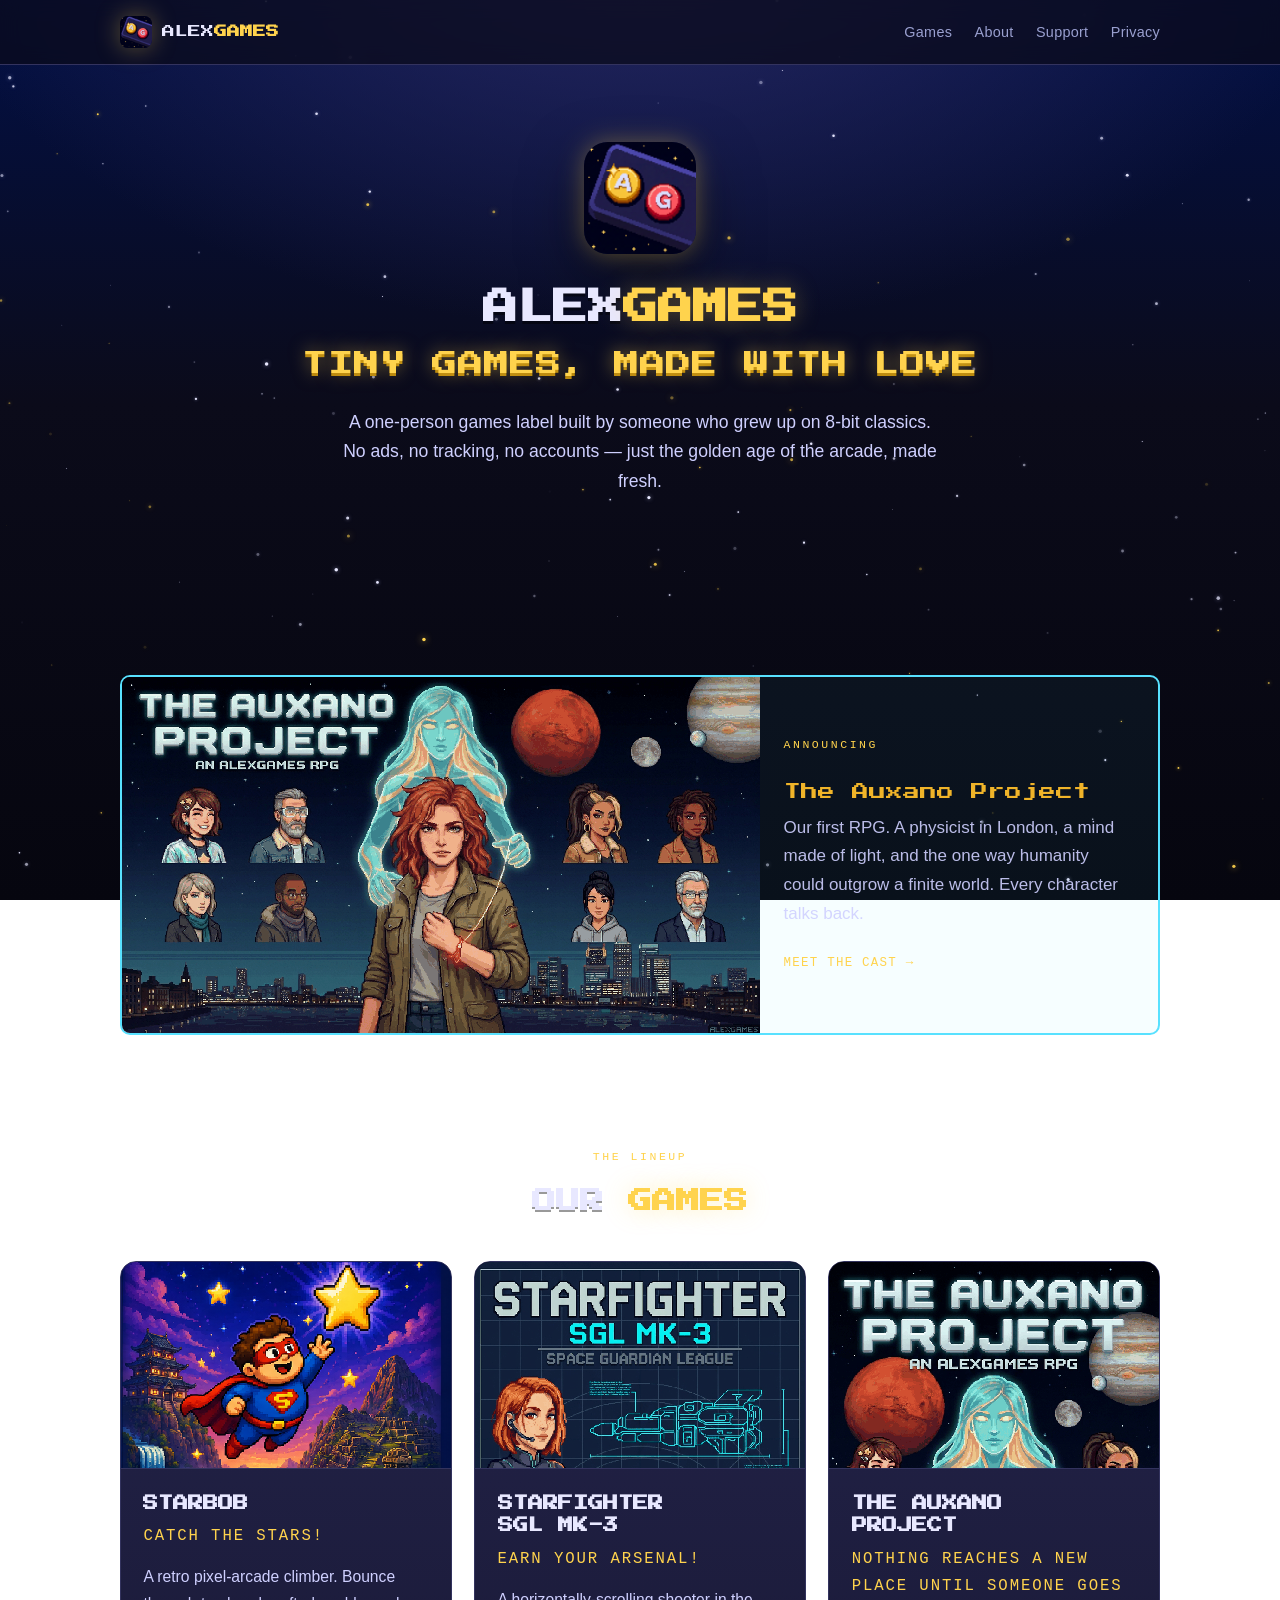
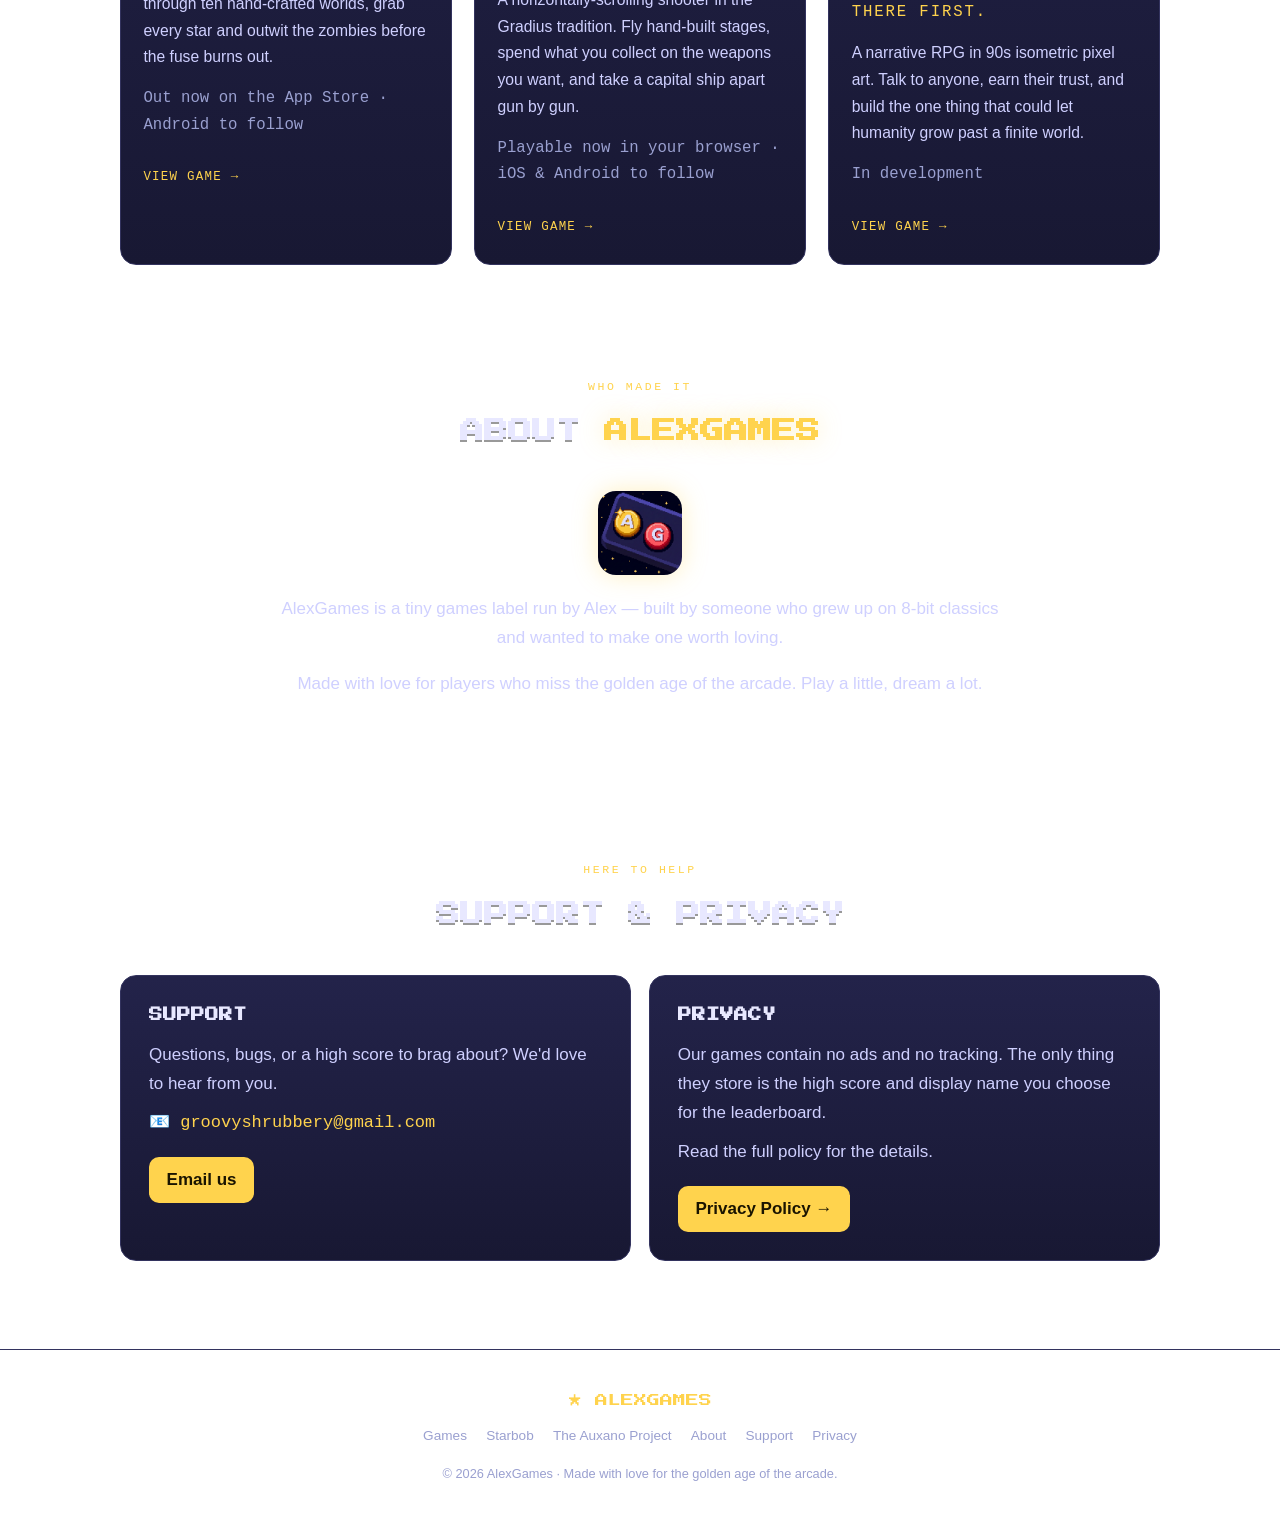
==== commit 200ded67: "Announce The Auxano Project: game page, hub banner and card Co-Authored-By: Claude Opus 5.5 <noreply" ====
--- a/index.html
+++ b/index.html
@@ -59,6 +59,32 @@
   </div>
 </section>
 
+<!-- ===================== Announcement ===================== -->
+<section class="tight" aria-label="Announcement">
+  <div class="wrap">
+    <a class="ax-announce" href="auxano.html">
+      <img src="assets/auxano/title-h.png" alt="The Auxano Project key art: Lillie with a figure of light behind her, her friends and rivals around her, planets above London's riverside.">
+      <span class="ax-announce-body">
+        <span class="eyebrow">Announcing</span>
+        <span class="ax-announce-title">The Auxano Project</span>
+        <span class="ax-announce-text">Our first RPG. A physicist in London, a mind made of light,
+          and the one way humanity could outgrow a finite world. Every character talks back.</span>
+        <span class="game-cta">Meet the cast →</span>
+      </span>
+    </a>
+  </div>
+</section>
+<style>
+  .ax-announce{ display:grid; grid-template-columns:1.6fr 1fr; gap:0; text-decoration:none; color:inherit;
+                border:2px solid #58e1ff; border-radius:10px; overflow:hidden; background:rgba(88,225,255,.05); }
+  .ax-announce img{ width:100%; height:100%; object-fit:cover; display:block; image-rendering:pixelated; }
+  .ax-announce-body{ display:flex; flex-direction:column; justify-content:center; gap:.6rem; padding:1.5rem; }
+  .ax-announce-title{ font-family:'Press Start 2P',monospace; font-size:1.05rem; line-height:1.5; color:#f0b429; }
+  .ax-announce-text{ opacity:.9; }
+  .ax-announce:hover{ border-color:#f0b429; }
+  @media (max-width: 720px){ .ax-announce{ grid-template-columns:1fr; } }
+</style>
+
 <!-- ===================== Games ===================== -->
 <section id="games" class="tight">
   <div class="wrap">
@@ -97,6 +123,20 @@
             stages, spend what you collect on the weapons you want, and take a capital
             ship apart gun by gun.</p>
           <p class="game-meta">Playable now in your browser · iOS &amp; Android to follow</p>
+          <span class="game-cta">View game →</span>
+        </div>
+      </a>
+
+      <a class="game-card" href="auxano.html">
+        <div class="game-art">
+          <img class="art-top" src="assets/auxano/title-v.png" alt="The Auxano Project key art: Lillie in the centre with a figure made of light behind her." loading="lazy">
+        </div>
+        <div class="game-body">
+          <h3>The Auxano<br>Project</h3>
+          <p class="game-tag">Nothing reaches a new place until someone goes there first.</p>
+          <p>A narrative RPG in 90s isometric pixel art. Talk to anyone, earn their
+            trust, and build the one thing that could let humanity grow past a finite world.</p>
+          <p class="game-meta">In development</p>
           <span class="game-cta">View game →</span>
         </div>
       </a>
@@ -154,6 +194,7 @@
     <nav>
       <a href="#games">Games</a>
       <a href="starbob.html">Starbob</a>
+      <a href="auxano.html">The Auxano Project</a>
       <a href="#about">About</a>
       <a href="#support">Support</a>
       <a href="privacy-policy.html">Privacy</a>
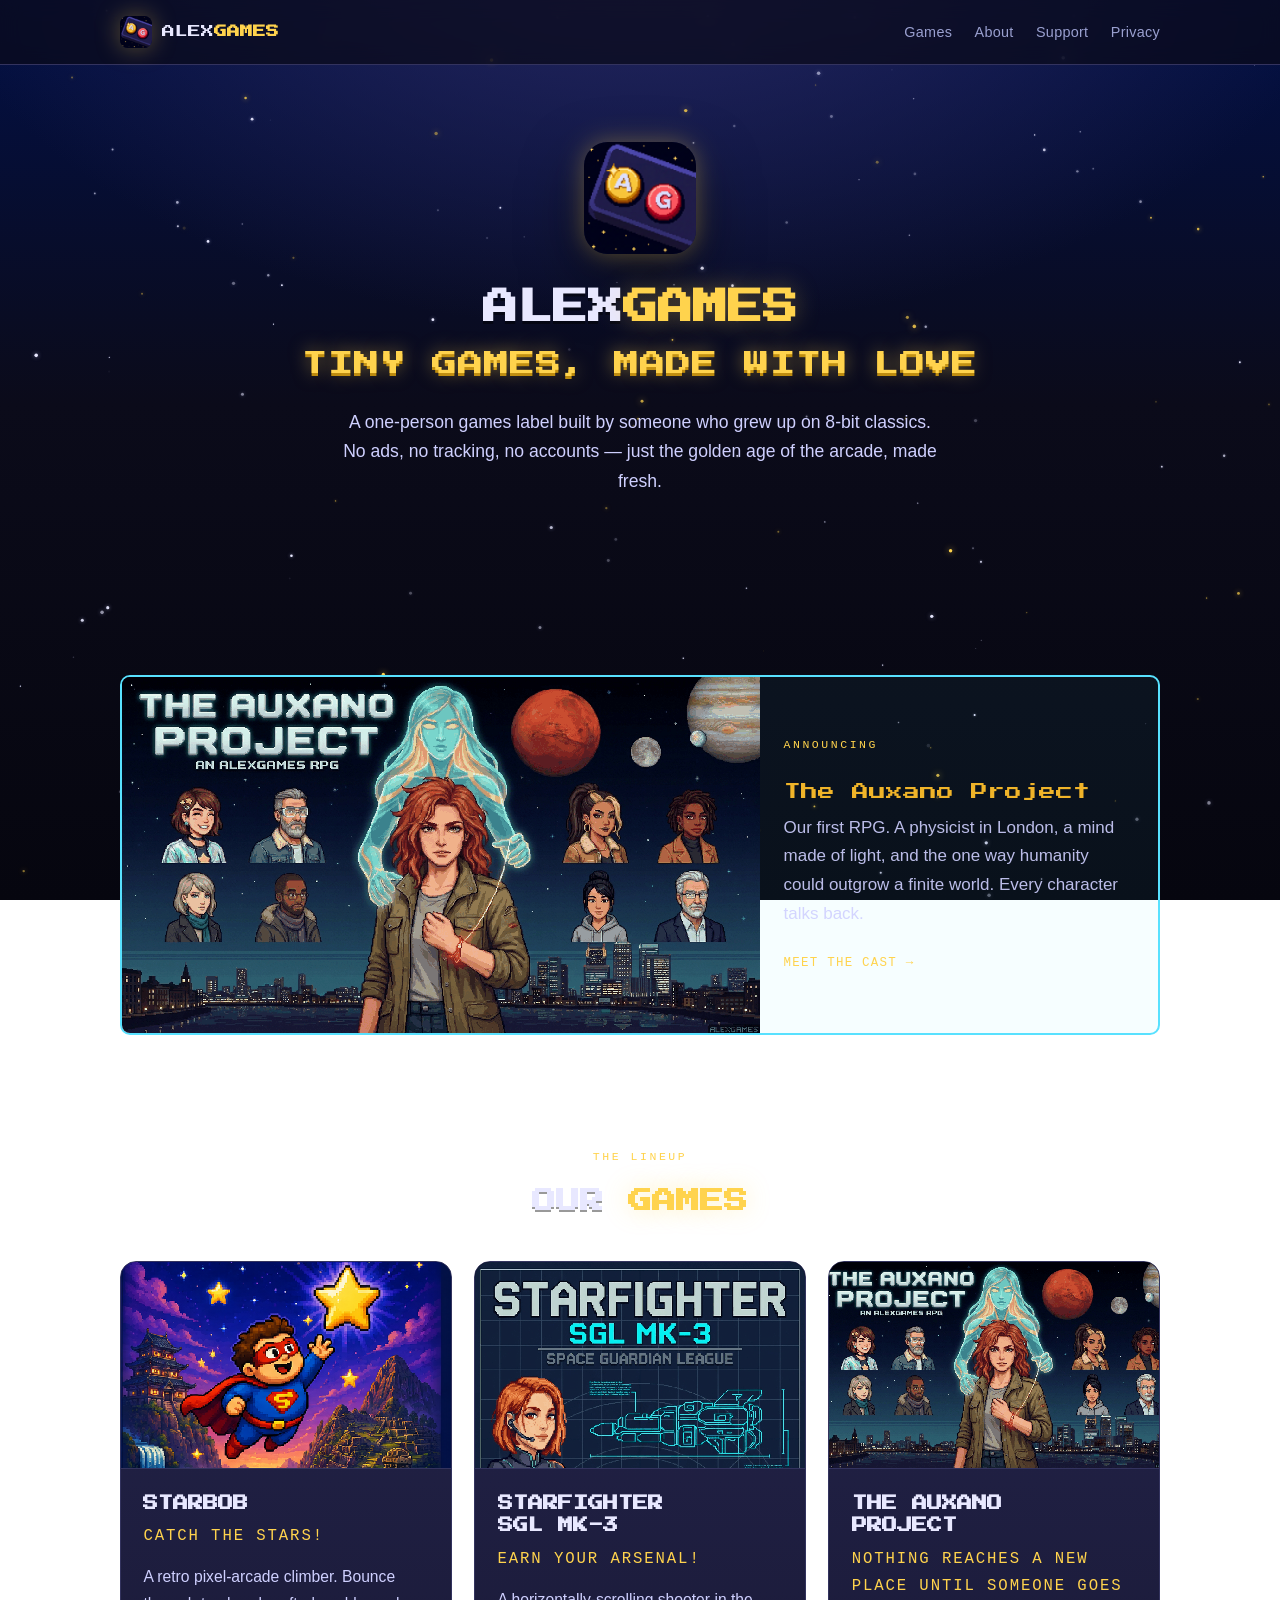
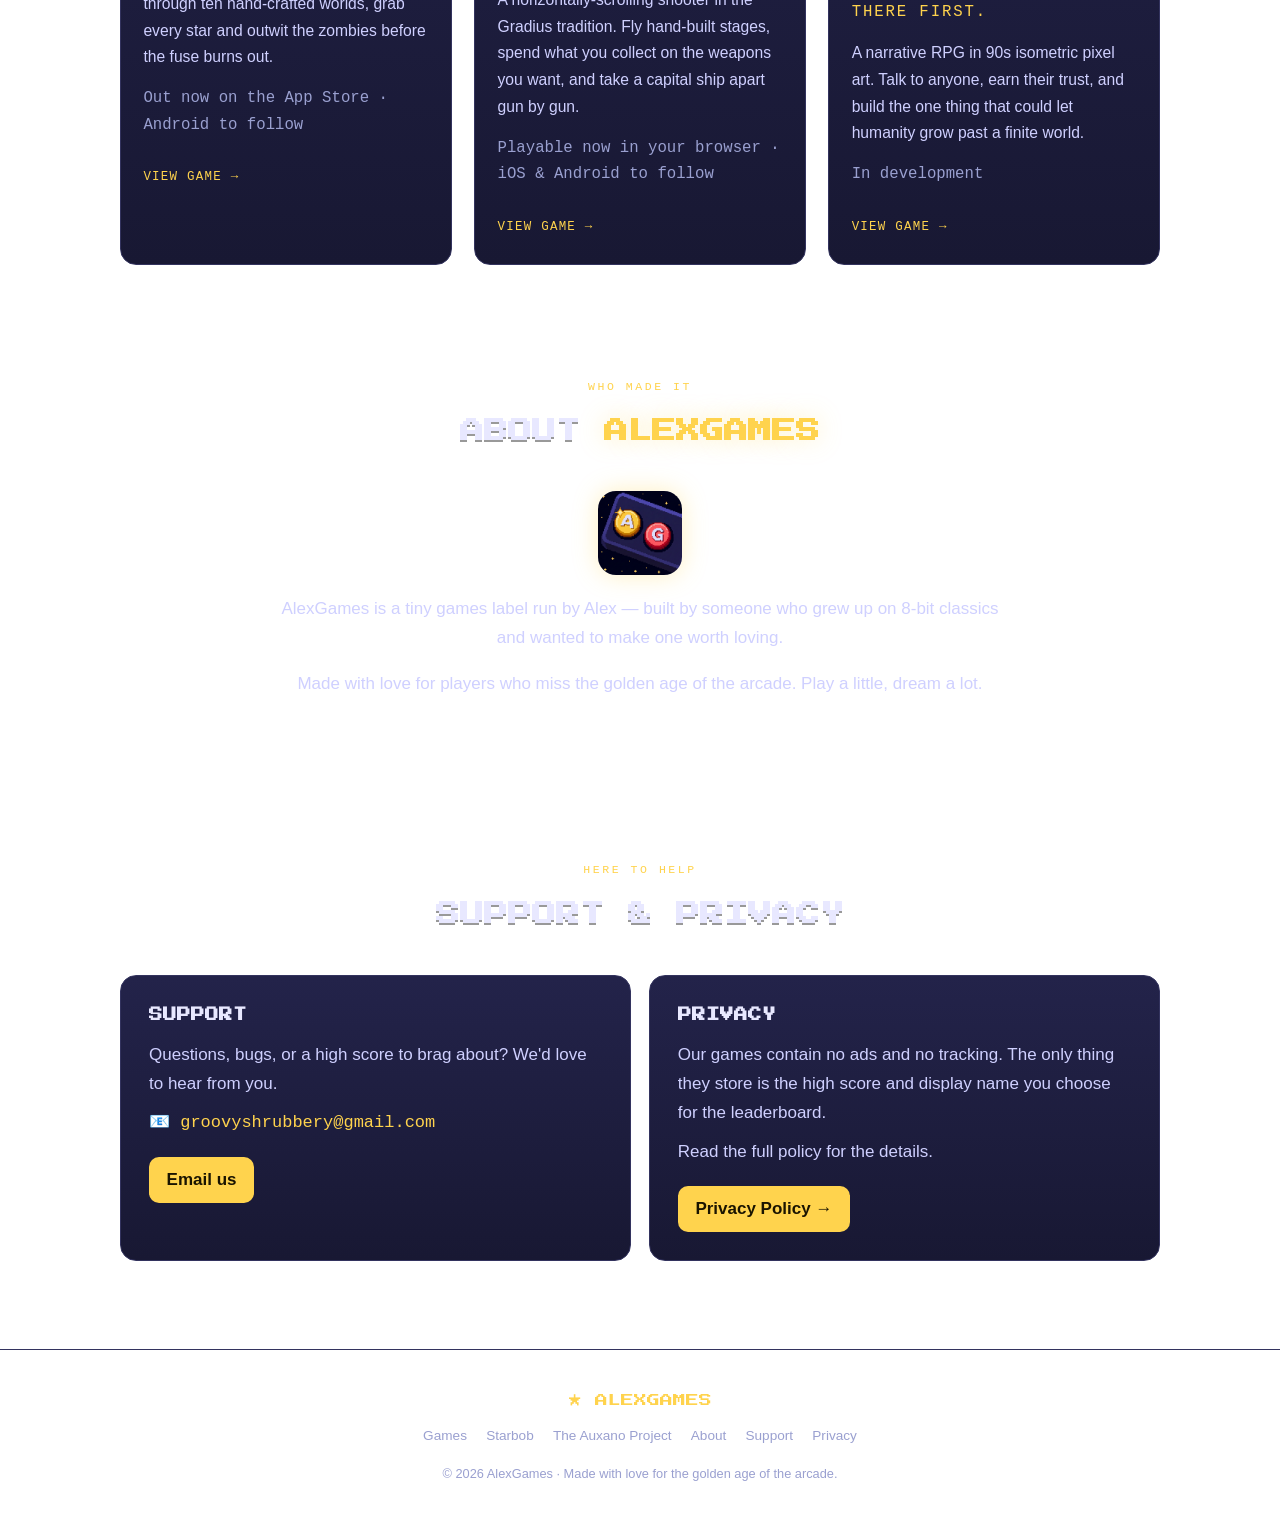
==== commit 5008b426: "Auxano card: use the wide key art, framed on Lillie Co-Authored-By: Claude Opus 5.5 <noreply@anthrop" ====
--- a/index.html
+++ b/index.html
@@ -129,7 +129,7 @@
 
       <a class="game-card" href="auxano.html">
         <div class="game-art">
-          <img class="art-top" src="assets/auxano/title-v.png" alt="The Auxano Project key art: Lillie in the centre with a figure made of light behind her." loading="lazy">
+          <img src="assets/auxano/title-h.png" style="object-position:30% 50%" alt="The Auxano Project key art: Lillie in the centre with a figure made of light behind her." loading="lazy">
         </div>
         <div class="game-body">
           <h3>The Auxano<br>Project</h3>
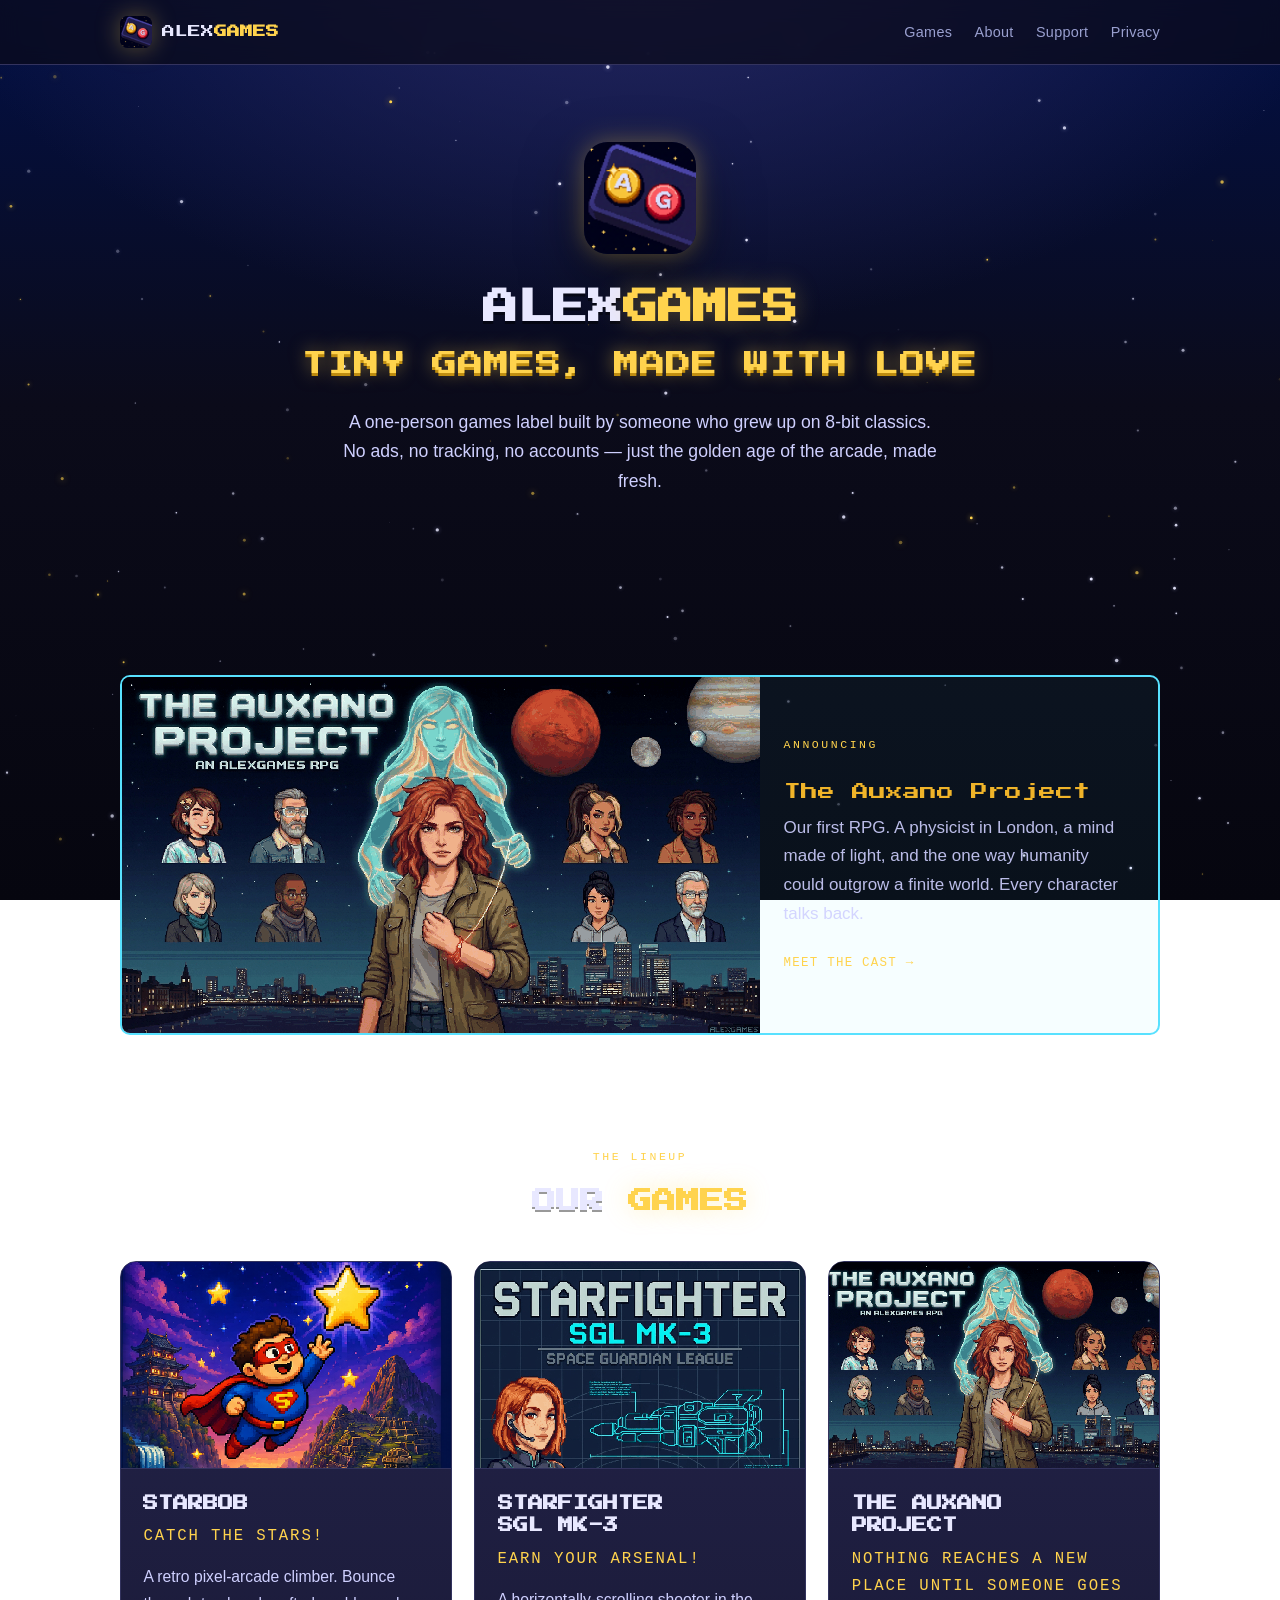
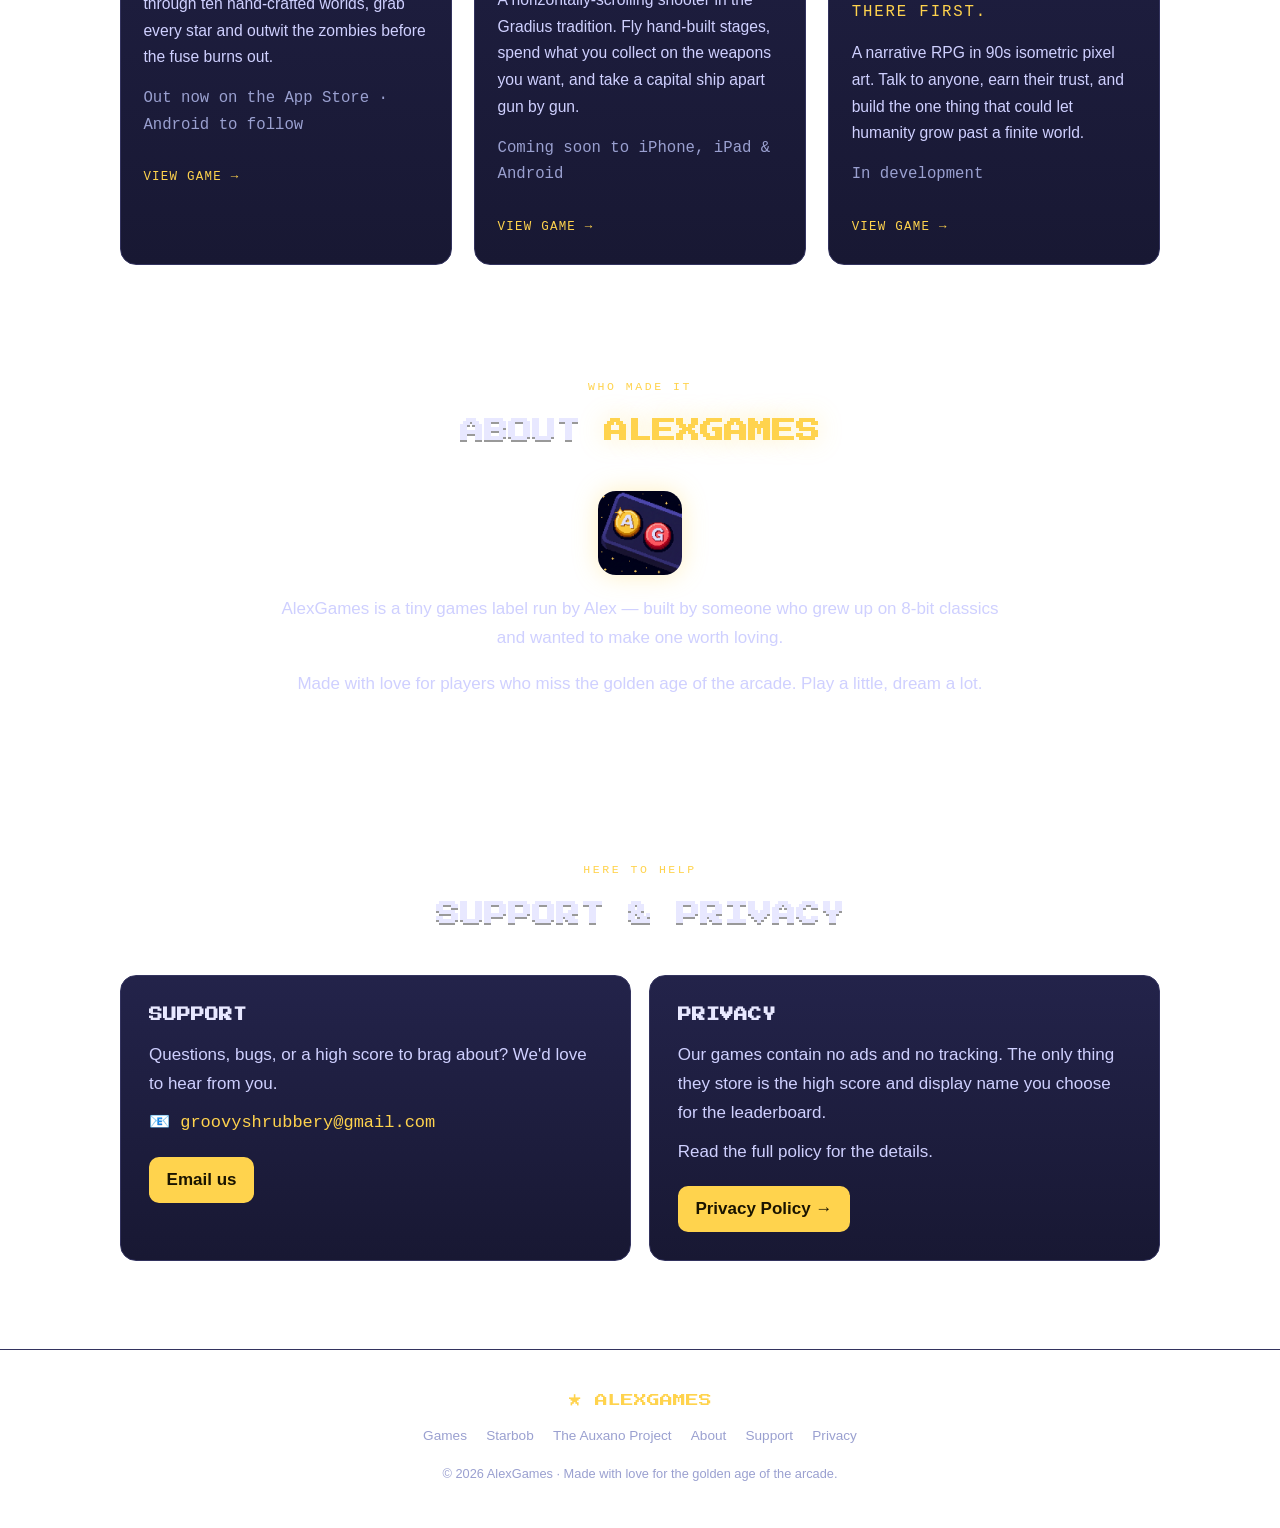
==== commit fe0d5c6e: "Starfighter: drop the browser play link now it's on sale The browser build still runs at its own add" ====
--- a/index.html
+++ b/index.html
@@ -122,7 +122,7 @@
           <p>A horizontally-scrolling shooter in the Gradius tradition. Fly hand-built
             stages, spend what you collect on the weapons you want, and take a capital
             ship apart gun by gun.</p>
-          <p class="game-meta">Playable now in your browser · iOS &amp; Android to follow</p>
+          <p class="game-meta">Coming soon to iPhone, iPad &amp; Android</p>
           <span class="game-cta">View game →</span>
         </div>
       </a>
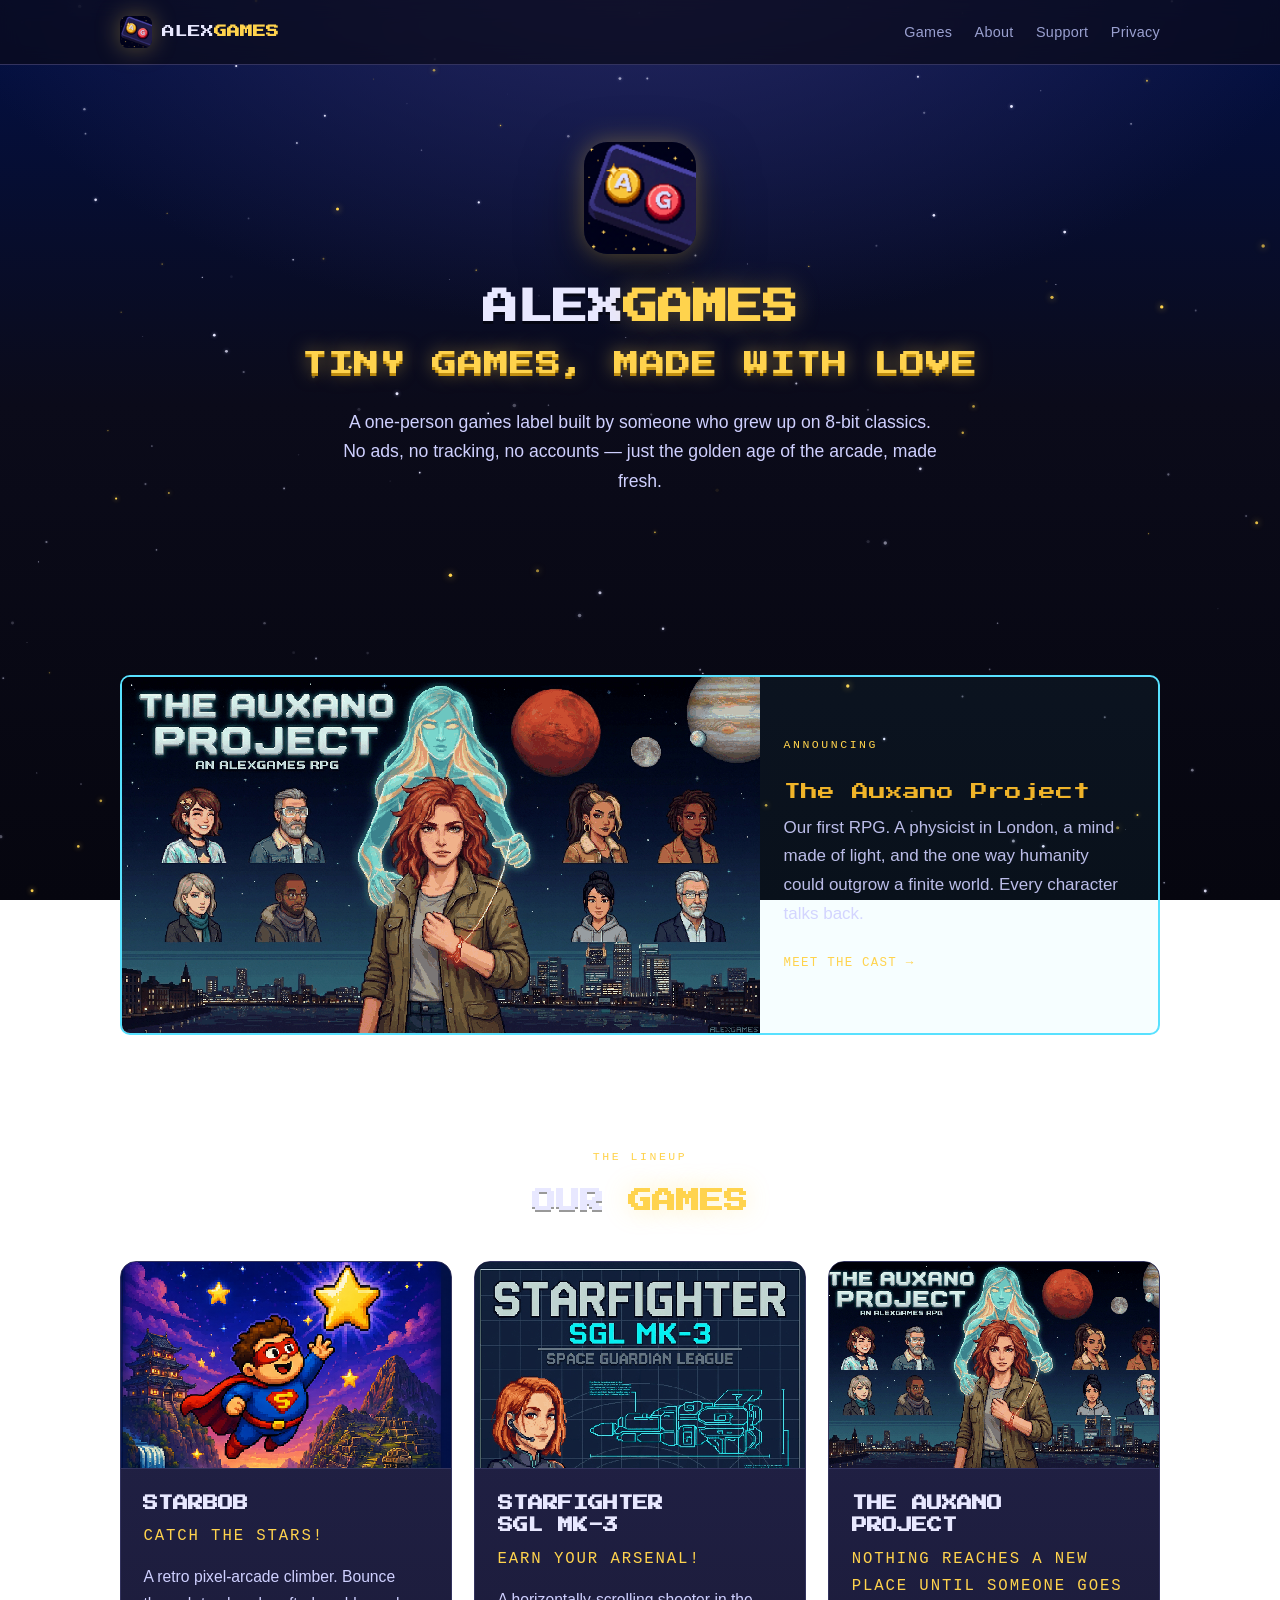
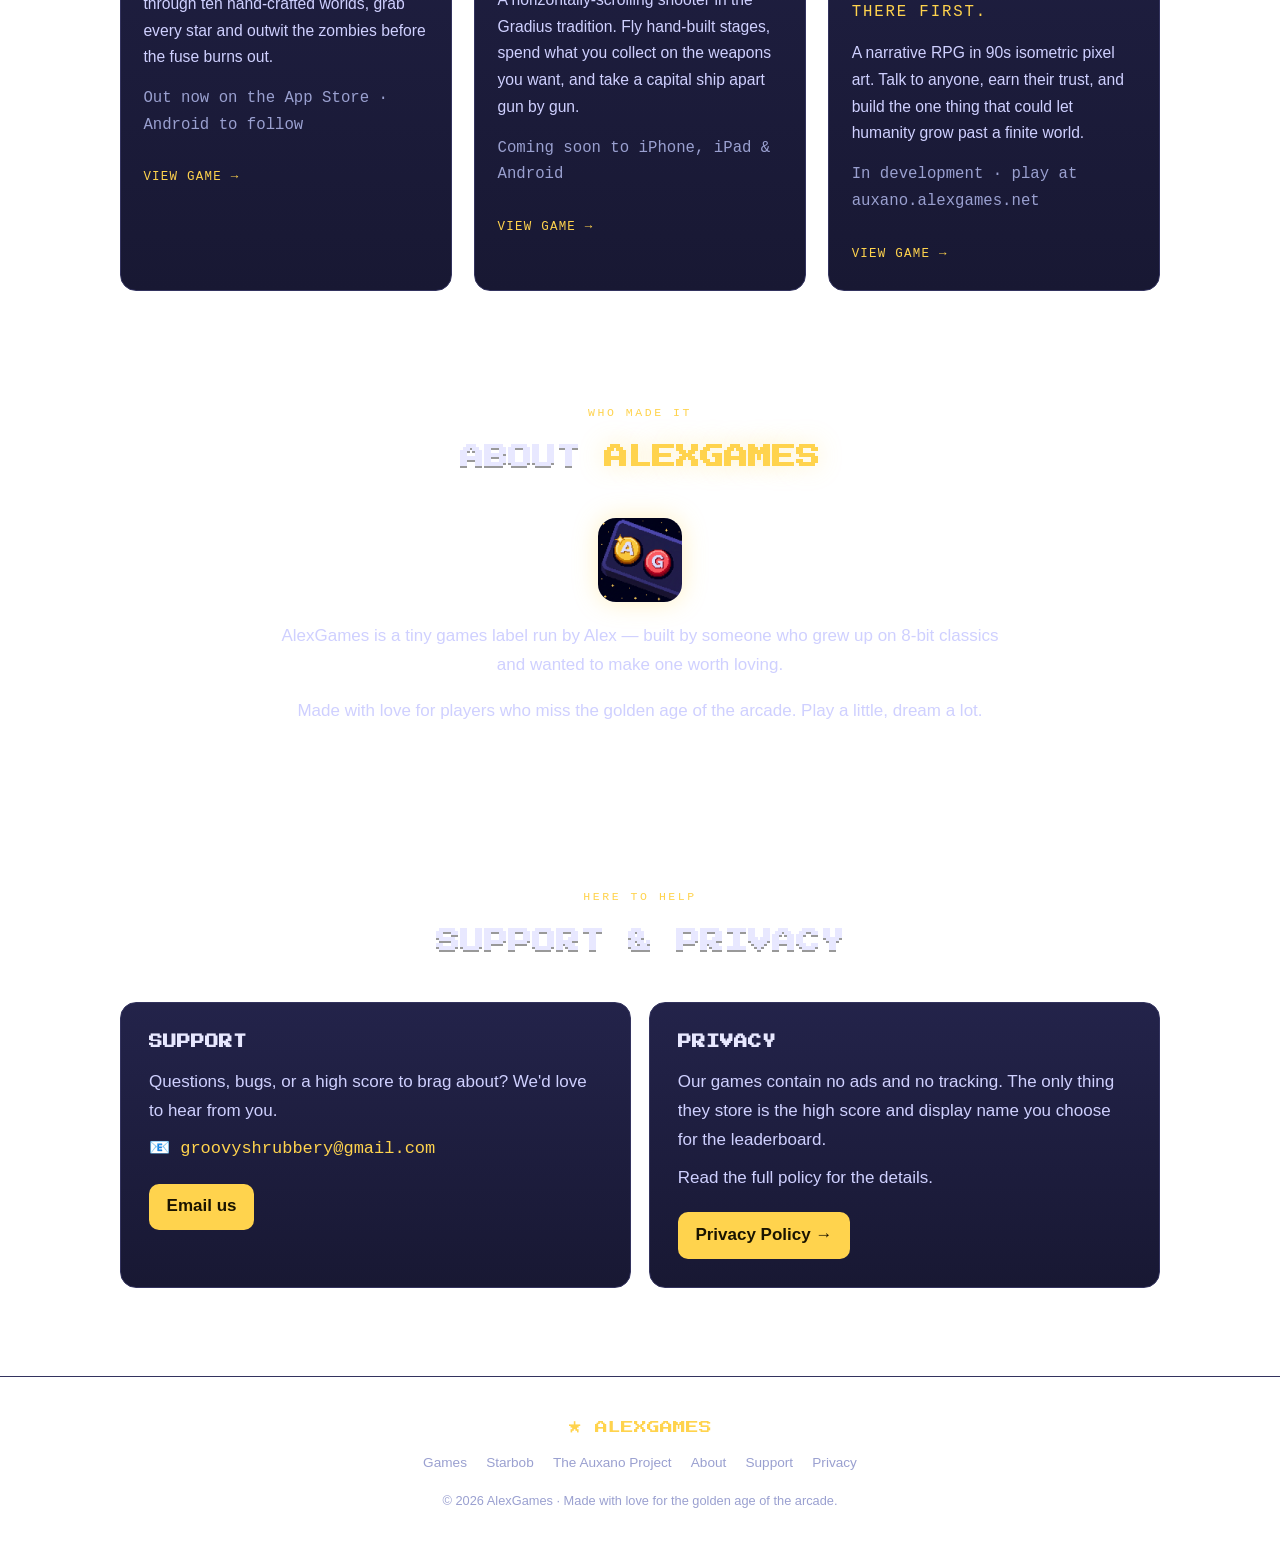
==== commit c89760e0: "Auxano: a Play link to auxano.alexgames.net Co-Authored-By: Claude Opus 5.5 <noreply@anthropic.com>" ====
--- a/index.html
+++ b/index.html
@@ -136,7 +136,7 @@
           <p class="game-tag">Nothing reaches a new place until someone goes there first.</p>
           <p>A narrative RPG in 90s isometric pixel art. Talk to anyone, earn their
             trust, and build the one thing that could let humanity grow past a finite world.</p>
-          <p class="game-meta">In development</p>
+          <p class="game-meta">In development · play at auxano.alexgames.net</p>
           <span class="game-cta">View game →</span>
         </div>
       </a>
